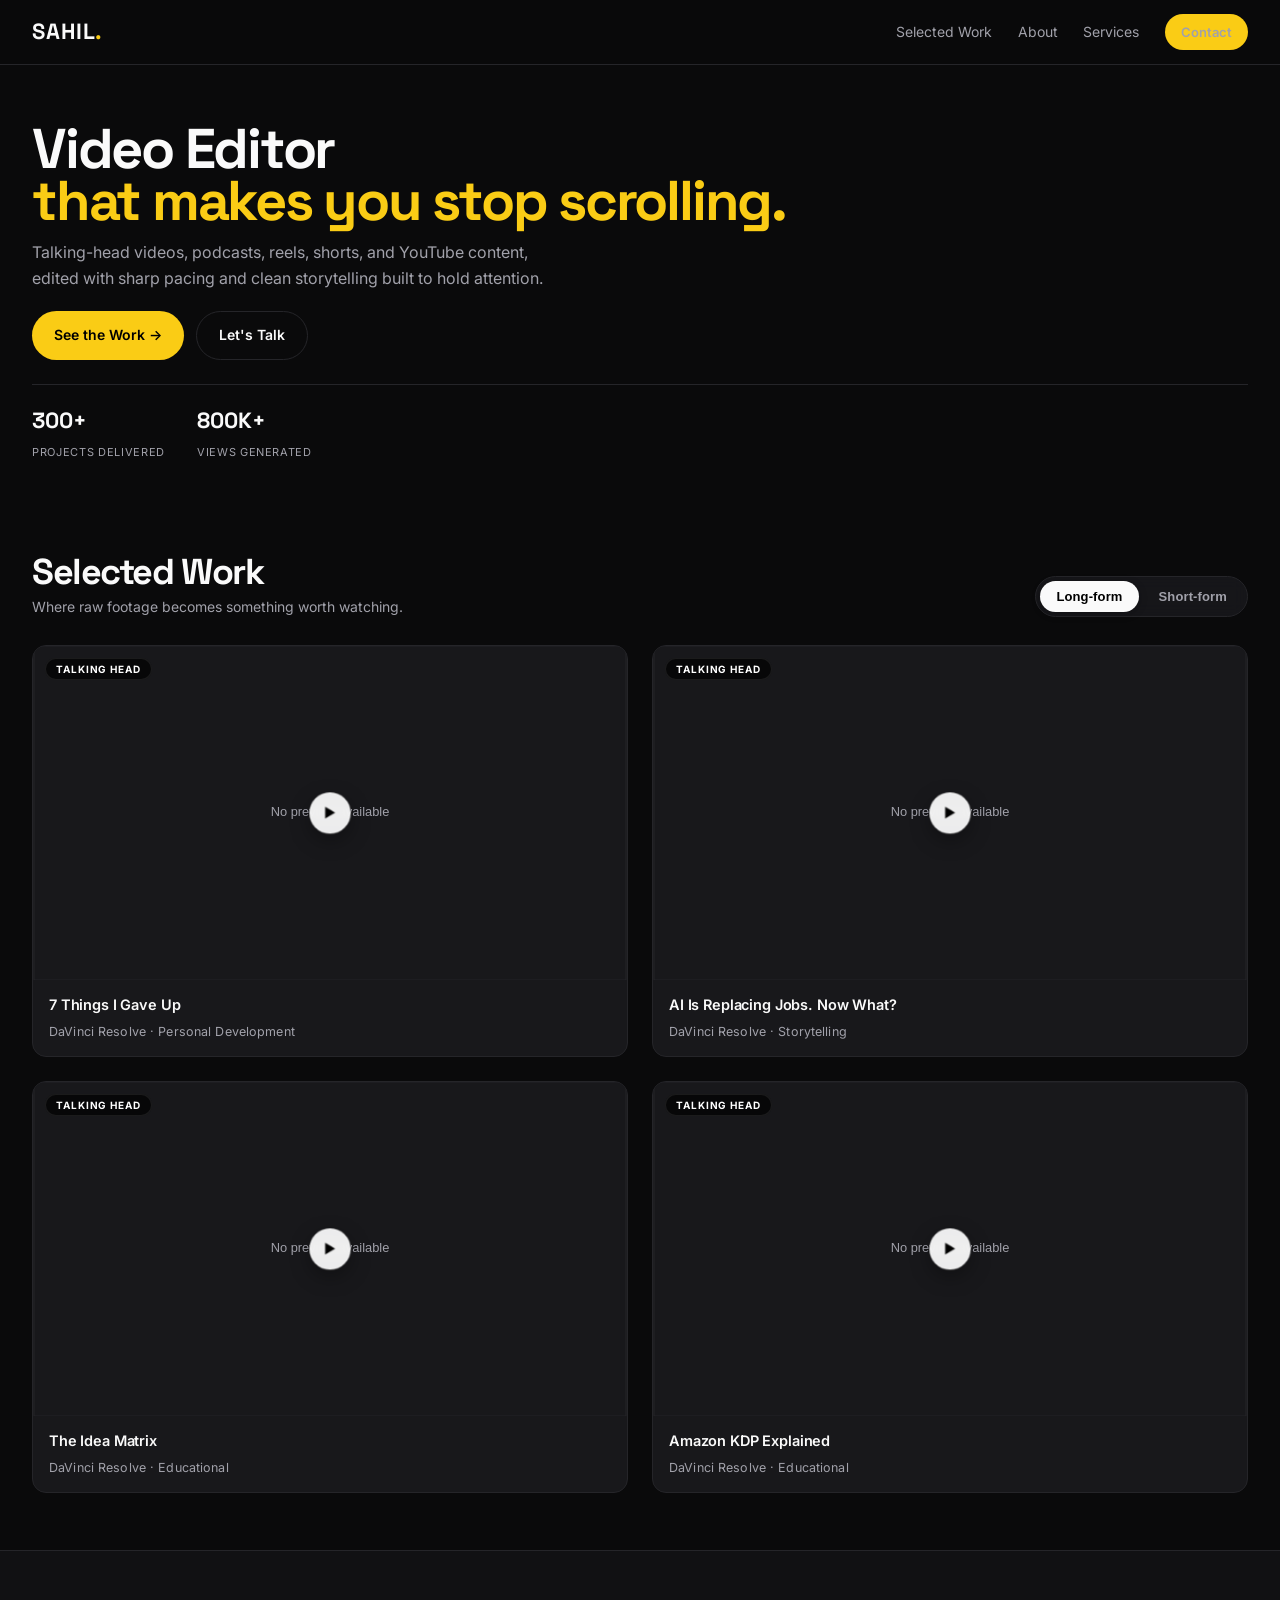
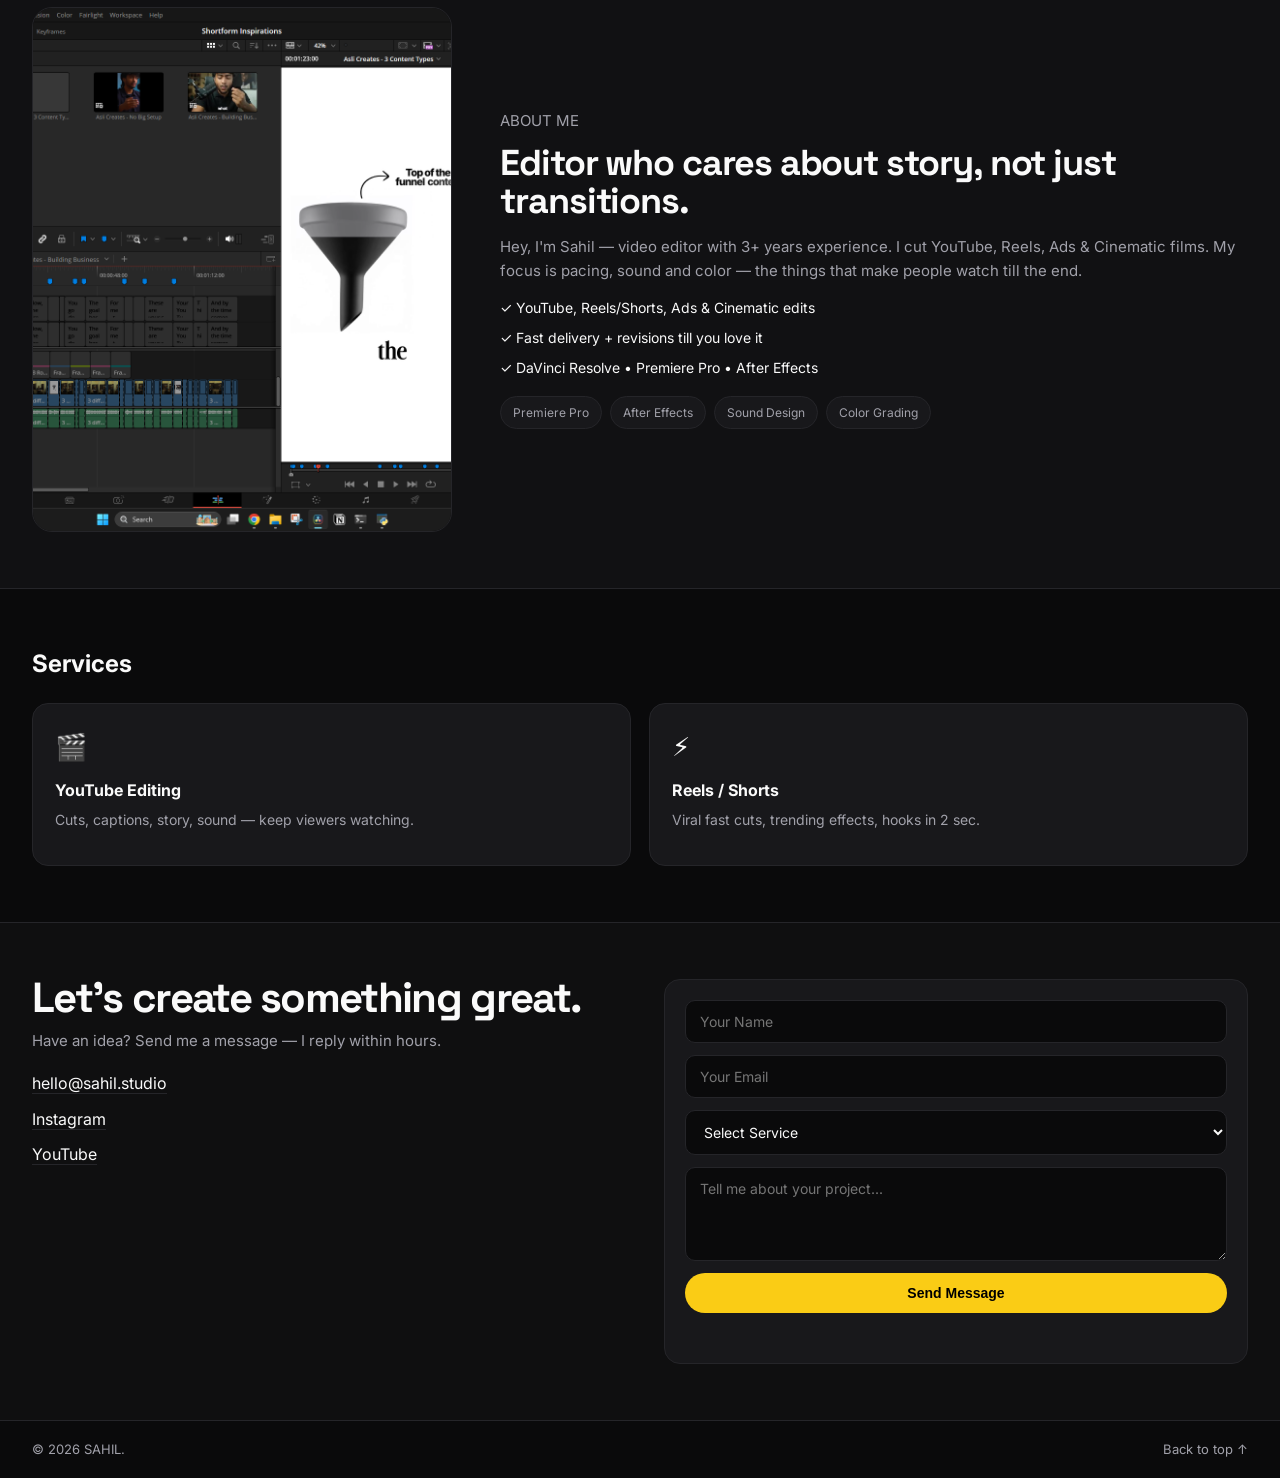
==== index.html @ 70150f9e "Initial portfolio release" ====
<!DOCTYPE html>
<html lang="en">
<head>
  <meta charset="UTF-8" />
  <meta name="viewport" content="width=device-width, initial-scale=1.0" />
  <title id="pageTitle">Sahil — Portfolio</title>
  <meta name="description" content="Portfolio showcasing video, photo and creative work">
  <link href="https://fonts.googleapis.com/css2?family=Inter:wght@400;500;600;700&family=Space+Grotesk:wght@500;700&display=swap" rel="stylesheet">
  <link rel="stylesheet" href="style.css" />
</head>
<body>
  <!-- Content managed via Portfolio Editor → config.js (do not edit this file manually) -->
  <div id="fileWarn" style="display:none;background:#facc15;color:#000;text-align:center;padding:10px 16px;font-size:13px;font-weight:600;position:sticky;top:0;z-index:60">
    ⚠️ Opened via file:// — YouTube embeds need HTTP. Double-click <code style="background:rgba(0,0,0,0.1);padding:2px 6px;border-radius:4px">Preview.bat</code> or run <code style="background:rgba(0,0,0,0.1);padding:2px 6px;border-radius:4px">python -m http.server 8000</code> and open <a href="http://localhost:8000" style="text-decoration:underline">http://localhost:8000</a>
  </div>
  <nav class="nav">
    <div class="container nav-inner">
      <a href="#" class="logo" id="logo">SAHIL<span>.</span></a>
      <div class="nav-links">
        <a href="#work">Work</a>
        <a href="#about">About</a>
        <a href="#services">Services</a>
        <a href="#contact" class="btn btn-sm">Contact</a>
      </div>
      <button class="menu-btn" id="menuBtn" aria-label="Menu">☰</button>
    </div>
    <div class="mobile-menu" id="mobileMenu">
      <a href="#work">Work</a>
      <a href="#about">About</a>
      <a href="#services">Services</a>
      <a href="#contact">Contact</a>
    </div>
  </nav>

  <header class="hero container" id="hero" data-section="hero">
    <div class="hero-text">
      <p class="eyebrow" id="heroTagline">VIDEO EDITOR • PHOTOGRAPHER • CREATOR</p>
      <h1 id="heroTitle">Crafting stories<br><span>through visuals.</span></h1>
      <p class="hero-desc" id="heroDesc">I help brands turn raw footage into cinematic content.</p>
      <div class="hero-cta">
        <a href="#work" class="btn">View My Work →</a>
        <a href="#contact" class="btn btn-ghost">Let's Talk</a>
      </div>
      <div class="stats" id="stats"></div>
    </div>
    <div class="hero-media">
      <div class="hero-card" id="heroCard">
        <img id="heroThumb" src="https://images.unsplash.com/photo-1492691527719-9d1e07e534b4?w=800&q=80" alt="Showreel" />
        <button class="play-btn" id="playShowreel" aria-label="Play showreel">▶</button>
        <div class="hero-card-label"><span id="showreelLabel">● Showreel — Click to play</span></div>
      </div>
    </div>
  </header>

  <div id="sectionsRoot">
  <section id="work" class="section container" data-section="work">
    <div class="section-head">
      <div class="section-head-left">
        <h2>Selected Work</h2>
        <p id="workSubtitle">Explore my latest editing projects</p>
      </div>
      <div class="work-tabs" role="tablist" aria-label="Video format">
        <button class="tab-btn active" data-tab="long" role="tab" aria-selected="true">Long-form</button>
        <button class="tab-btn" data-tab="short" role="tab" aria-selected="false">Short-form</button>
      </div>
    </div>
    <div class="grid grid-long" id="projectGridLong"></div>
    <div class="grid grid-short" id="projectGridShort" style="display:none"></div>
  </section>

  <section id="about" class="section section-alt" data-section="about">
    <div class="container about-grid">
      <div class="about-img"><img id="aboutImg" src="" alt="About photo"></div>
      <div class="about-text">
        <p class="eyebrow">ABOUT ME</p>
        <h2 id="aboutTitle"></h2>
        <p id="aboutText"></p>
        <ul class="checklist" id="aboutList"></ul>
        <div class="tools" id="aboutTools"></div>
      </div>
    </div>
  </section>

  <section id="services" class="section container" data-section="services">
    <h2 id="servicesTitle">Services</h2>
    <div class="services-grid" id="servicesGrid"></div>
  </section>

  <section id="contact" class="section section-dark" data-section="contact">
    <div class="container contact-grid">
      <div>
        <h2>Let's create<br>something great.</h2>
        <p>Have an idea? Send me a message — I reply within hours.</p>
        <div class="contact-links" id="contactLinks"></div>
      </div>
      <form class="contact-form" id="contactForm">
        <input type="text" name="name" placeholder="Your Name" required>
        <input type="email" name="email" placeholder="Your Email" required>
        <select name="service" required>
          <option value="">Select Service</option>
        </select>
        <textarea name="message" rows="4" placeholder="Tell me about your project..." required></textarea>
        <button type="submit" class="btn btn-full">Send Message</button>
        <p class="form-note" id="formNote"></p>
      </form>
    </div>
  </section>
  </div>
  <!-- Dynamic custom sections will be injected here -->
  <div id="customSectionsRoot"></div>

  <footer class="footer">
    <div class="container footer-inner">
      <span id="footerText">© 2026 Sahil. Built with ♥ — Edit config.js to change everything.</span>
      <span><a href="#">Back to top ↑</a></span>
    </div>
  </footer>

  <div class="lightbox" id="lightbox">
    <div class="lightbox-content" id="lightboxContent"></div>
  </div>

  <script>document.write('<script src="config.js?v=' + Date.now() + '"><\/script>');</script>
  <script src="script.js"></script>
  <script>
  // Thumbnail fix: ensure manual thumbnail overrides automatic, and automatic uses current youtubeId
  (function(){
    const origRender = window.renderSite;
    if(!origRender) return;
    // Override getYouTubeThumb to ensure correct
    // Patch render to correctly handle thumbnails
    const originalRenderSite = window.renderSite;
    window.renderSite = function(){
      // Call original
      const result = originalRenderSite.apply(this, arguments);
      // After render, verify thumbnails: ensure each card's img src matches expected
      // This is a passive fix - the main fix is in the resolver logic in script.js which already does manual || YouTube
      // Add cache-busting for thumbnails that changed
      document.querySelectorAll('.card img').forEach(img=>{
        const yid = img.dataset.yid;
        const custom = img.dataset.custom;
        // If manual thumbnail exists, ensure src is custom (not YouTube) unless custom failed
        if(custom && img.src.includes('img.youtube.com') && !img.dataset.tried){
          // If custom should be used but YouTube is shown, it means custom was empty at render time - force reload
          // This handles stale CONTENT case
          const projId = img.closest('.card')?.dataset.youtubeId;
          // Find project
          const proj = window.CONTENT && window.CONTENT.projects.find(p=> (p.youtubeId===yid) || (p.thumbnail===custom));
          if(proj && proj.thumbnail && proj.thumbnail===custom){
            img.src = custom;
          }
        }
      });
      return result;
    };
  })();
  </script>
</body>
</html>
---- style.css ----
:root{
  --bg:#0a0a0b;
  --bg-alt:#111113;
  --bg-dark:#0f0f10;
  --card:#18181b;
  --border:#252529;
  --text:#fafafa;
  --muted:#a1a1aa;
  --accent:#facc15;
  --accent-2:#eab308;
  --radius:16px;
  --container-max:1400px;
  --page-padding:clamp(16px, 3vw, 32px);
  --section-gap:clamp(28px, 5vw, 56px);
  --grid-gap:clamp(12px, 1.8vw, 18px);
}
*{margin:0;padding:0;box-sizing:border-box}
* {min-width:0}
html{scroll-behavior:smooth;scroll-padding-top:72px;overflow-x:hidden}
@media (prefers-reduced-motion: reduce){
  html{scroll-behavior:auto}
  *, *::before, *::after{transition:none !important;animation:none !important}
}
body{
  font-family:'Inter',system-ui,sans-serif;
  background:var(--bg);
  color:var(--text);
  line-height:1.6;
  -webkit-font-smoothing:antialiased;
  overflow-x:hidden;
  max-width:100vw;
}
a{color:inherit;text-decoration:none}
img{display:block;max-width:100%;height:auto}
.container{
  width:min(100%, var(--container-max));
  margin-inline:auto;
  padding-inline:var(--page-padding);
}

/* NAV */
.nav{position:sticky;top:0;z-index:50;background:rgba(10,10,11,.85);backdrop-filter:blur(12px);border-bottom:1px solid var(--border)}
.nav-inner{display:flex;align-items:center;justify-content:space-between;height:64px;gap:16px}
.logo{font-family:'Space Grotesk',sans-serif;font-weight:700;font-size:22px;letter-spacing:.04em;flex-shrink:0}
.logo span{color:var(--accent)}
.nav-links{display:flex;align-items:center;gap:clamp(14px, 2vw, 28px);font-size:14px;flex-wrap:wrap}
.nav-links a{color:var(--muted);transition:.2s;white-space:nowrap}
.nav-links a:hover{color:var(--text)}
.menu-btn{display:none;background:none;border:none;color:var(--text);font-size:22px;cursor:pointer;padding:6px;line-height:1}
.mobile-menu{display:none;flex-direction:column;padding:12px var(--page-padding) 16px;gap:12px;border-top:1px solid var(--border);background:rgba(10,10,11,.98)}
.mobile-menu.open{display:flex}
.mobile-menu a{color:var(--muted);font-size:15px;padding:6px 0}

/* BUTTONS */
.btn{display:inline-flex;align-items:center;justify-content:center;background:var(--accent);color:#000;font-weight:600;padding:12px 22px;border-radius:999px;font-size:14px;border:none;cursor:pointer;transition:transform .18s, background .18s;white-space:nowrap;max-width:100%}
.btn:hover{background:var(--accent-2);transform:translateY(-1px)}
.btn:active{transform:translateY(0)}
.btn-ghost{background:transparent;color:var(--text);border:1px solid var(--border)}
.btn-ghost:hover{background:var(--card);color:var(--text)}
.btn-sm{padding:8px 16px;font-size:13px}
.btn-full{width:100%}

/* HERO — uses container via header.hero + inner gap */
.hero{
  display:grid;
  grid-template-columns:1.1fr .9fr;
  gap:clamp(24px, 4vw, 48px);
  padding-top:clamp(24px, 4vw, 44px);
  padding-bottom:clamp(20px, 3vw, 36px);
  align-items:center;
}
.hero h1{font-family:'Space Grotesk',sans-serif;font-size:clamp(30px, 5vw, 56px);line-height:.92;letter-spacing:-.04em;margin:14px 0;overflow-wrap:break-word}
.hero h1 span{color:var(--accent)}
.hero-desc{color:var(--muted);max-width:520px;margin-bottom:20px;font-size:clamp(14px, 1.6vw, 16px);line-height:1.6;overflow-wrap:break-word}
.hero-cta{display:flex;gap:12px;margin-bottom:24px;flex-wrap:wrap}
.hero-cta .btn{flex:0 1 auto}
.stats{display:flex;gap:clamp(16px, 3vw, 32px);border-top:1px solid var(--border);padding-top:18px;flex-wrap:wrap}
.stats strong{display:block;font-size:clamp(18px, 2.5vw, 22px);font-family:'Space Grotesk',sans-serif}
.stats span{font-size:11px;color:var(--muted);letter-spacing:.06em;text-transform:uppercase}
.hero-card{position:relative;border-radius:20px;overflow:hidden;background:var(--card);border:1px solid var(--border);aspect-ratio:16/10;cursor:pointer;transition:border-color .2s;min-width:0}
.hero-card:hover{border-color:#2e2e32}
.hero-card img{width:100%;height:100%;object-fit:cover;display:block}
.play-btn{position:absolute;inset:0;margin:auto;width:clamp(48px, 8vw, 64px);height:clamp(48px, 8vw, 64px);border-radius:50%;background:var(--accent);border:none;font-size:clamp(16px, 2.5vw, 22px);cursor:pointer;display:grid;place-items:center;box-shadow:0 8px 30px rgba(0,0,0,.4);transition:transform .2s, background .2s;flex-shrink:0}
.play-btn:hover{transform:scale(1.06);background:var(--accent-2)}
.hero-card-label{position:absolute;bottom:12px;left:12px;right:auto;display:inline-flex;align-items:center;width:fit-content;max-width:calc(100% - 24px);background:rgba(0,0,0,.72);backdrop-filter:blur(6px);padding:6px 12px;border-radius:999px;font-size:12px;font-weight:500;white-space:nowrap;overflow:hidden;text-overflow:ellipsis;border:1px solid rgba(255,255,255,0.08)}
.hero-card-label span{overflow:hidden;text-overflow:ellipsis;white-space:nowrap;display:block;min-width:0}

/* SECTIONS — all use .container inside for consistent padding */
.section{padding-block:var(--section-gap)}
.section-alt{background:var(--bg-alt);border-top:1px solid var(--border);border-bottom:1px solid var(--border)}
.section-dark{background:var(--bg-dark);border-top:1px solid var(--border)}

/* WORK — Selected Work header: balanced left heading / right filter */
.section-head{display:flex;align-items:flex-end;justify-content:space-between;flex-wrap:wrap;gap:16px 24px;margin-bottom:28px}
.section-head-left{display:flex;flex-direction:column;gap:6px;min-width:0}
.section-head h2{font-family:'Space Grotesk',sans-serif;font-size:clamp(28px,3.8vw,36px);letter-spacing:-.04em;line-height:.95;overflow-wrap:break-word}
.section-head p{color:var(--muted);font-size:14px;line-height:1.5;max-width:520px;margin:0}
.work-tabs{display:inline-flex;align-items:center;gap:4px;background:rgba(24,24,27,.9);border:1px solid var(--border);padding:4px;border-radius:999px;flex-wrap:wrap;max-width:100%;backdrop-filter:blur(8px)}
.tab-btn{padding:9px 16px;border-radius:999px;border:none;background:transparent;color:var(--muted);font-size:13px;font-weight:600;letter-spacing:.01em;cursor:pointer;transition:background 220ms cubic-bezier(0.16,1,0.3,1), color 220ms, transform 220ms;white-space:nowrap;flex:0 0 auto;line-height:1}
.tab-btn.active{background:var(--text);color:#000;box-shadow:0 2px 10px rgba(0,0,0,.2)}
.tab-btn:hover:not(.active){color:var(--text);background:rgba(255,255,255,.06)}
.tab-btn:active{transform:scale(.98)}

/* GRID — refined rhythm: 2-col desktop for editorial breathing room */
.grid{display:grid;gap:20px;align-items:start;width:100%}
.grid-long{grid-template-columns:repeat(1, minmax(0,1fr))}
.grid-short{grid-template-columns:repeat(2, minmax(0,1fr));gap:14px}
@media(min-width:640px){
  .grid-long{grid-template-columns:repeat(2, minmax(0,1fr))}
  .grid-short{grid-template-columns:repeat(3, minmax(0,1fr))}
}
@media(min-width:1024px){
  .grid-long{grid-template-columns:repeat(2, minmax(0,1fr));gap:24px}
  .grid-short{grid-template-columns:repeat(4, minmax(0,1fr));gap:16px}
}
@media(min-width:1440px){
  .grid-long{gap:28px}
}
.grid-long .card-media{aspect-ratio:16/9}
.grid-short .card-media{aspect-ratio:9/16}
.grid-short .card-body{padding:12px;gap:6px}
.grid-short .card-body h3{font-size:13px;line-height:1.3;min-height:unset;-webkit-line-clamp:2}
.grid-short .card-body p{font-size:11px}
.card-media{position:relative;overflow:hidden;background:#000;flex-shrink:0;aspect-ratio:16/9}
.preview-iframe{position:absolute;inset:0;width:100%;height:100%;border:none;display:block;background:#000;opacity:0;pointer-events:none;transition:opacity 220ms}
.card-media.preview-active .preview-iframe{opacity:1;pointer-events:auto}
.card-media.preview-active img{opacity:0}
@media (prefers-reduced-motion: reduce){
  .preview-iframe{transition:none}
}
/* CARD — lean, premium, strict thumbnail */
.card{background:var(--card);border:1px solid var(--border);border-radius:14px;overflow:hidden;cursor:pointer;transition:transform 220ms cubic-bezier(0.16,1,0.3,1), border-color 220ms, box-shadow 220ms;display:flex;flex-direction:column;min-width:0;width:100%;will-change:transform}
.card:hover{transform:translateY(-4px);border-color:#2e2e32;box-shadow:0 16px 40px rgba(0,0,0,.32)}
.card:focus-visible{outline:2px solid var(--accent);outline-offset:2px}
.card-media img{width:100%;height:100%;object-fit:cover;aspect-ratio:16/9;transition:transform 380ms cubic-bezier(0.16,1,0.3,1), opacity 200ms;display:block;background:#0f0f10}
.card:hover .card-media img{transform:scale(1.03)}
.card:active{transform:translateY(-1px)}
/* CATEGORY BADGE — single system */
.badge{position:absolute;top:12px;left:12px;display:inline-flex;align-items:center;height:22px;padding:0 10px;background:rgba(0,0,0,.68);backdrop-filter:blur(8px);-webkit-backdrop-filter:blur(8px);border-radius:999px;font-size:10px;letter-spacing:.09em;text-transform:uppercase;font-weight:700;line-height:1;max-width:68%;white-space:nowrap;overflow:hidden;text-overflow:ellipsis;border:1px solid rgba(255,255,255,.08);color:#fff}
/* PLAY BUTTON — premium minimal, perfectly centered */
.play-badge{position:absolute;inset:0;margin:auto;width:48px;height:48px;background:rgba(255,255,255,.92);color:#000;border-radius:50%;display:grid;place-items:center;font-size:15px;opacity:0;transform:scale(.86);transition:opacity 200ms, transform 220ms cubic-bezier(0.16,1,0.3,1);pointer-events:none;box-shadow:0 8px 24px rgba(0,0,0,.35);backdrop-filter:blur(6px);-webkit-backdrop-filter:blur(6px);border:1px solid rgba(255,255,255,.9)}
.card:hover .play-badge{transform:scale(1)}
.card[data-youtube-id] .play-badge,.card[data-youtube-url] .play-badge{opacity:1}
.card[data-youtube-id]:hover .play-badge,.card[data-youtube-url]:hover .play-badge{transform:scale(1.08);background:#fff}
/* CARD BODY — compact, intentional, unified */
.card-body{padding:16px;flex:0 0 auto;display:flex;flex-direction:column;gap:8px;min-width:0}
.card-body h3{font-size:14.5px;font-weight:600;line-height:1.3;margin:0;display:-webkit-box;-webkit-line-clamp:2;-webkit-box-orient:vertical;overflow:hidden;min-height:unset;overflow-wrap:break-word;letter-spacing:-.01em}
.card-body p{font-size:12.5px;color:var(--muted);white-space:nowrap;overflow:hidden;text-overflow:ellipsis;line-height:1.4;letter-spacing:.01em;margin:0}

/* ABOUT */
.about-grid{display:grid;grid-template-columns:minmax(300px, 420px) 1fr;gap:clamp(24px, 4vw, 48px);align-items:center}
.about-img{border-radius:20px;overflow:hidden;border:1px solid var(--border);aspect-ratio:4/5;background:#000;min-width:0}
.about-img img{width:100%;height:100%;object-fit:cover;display:block}
.about-text h2{font-family:'Space Grotesk',sans-serif;font-size:clamp(26px, 3.5vw, 36px);line-height:1.05;letter-spacing:-.03em;margin:12px 0 14px;overflow-wrap:break-word}
.about-text p{color:var(--muted);margin-bottom:12px;font-size:15px;overflow-wrap:break-word}
.checklist{list-style:none;display:flex;flex-direction:column;gap:8px;margin:14px 0;font-size:14px}
.checklist li{color:var(--text);overflow-wrap:break-word}
.tools{display:flex;flex-wrap:wrap;gap:8px;margin-top:16px}
.tools span{background:var(--card);border:1px solid var(--border);padding:6px 12px;border-radius:999px;font-size:12px;color:var(--muted);white-space:nowrap}

/* SERVICES */
.services-grid{display:grid;grid-template-columns:repeat(auto-fit, minmax(min(100%, 300px), 1fr));gap:var(--grid-gap);margin-top:20px}
.service-card{background:var(--card);border:1px solid var(--border);border-radius:var(--radius);padding:clamp(18px, 2.5vw, 22px);display:flex;flex-direction:column;transition:border-color .2s, transform .2s;min-width:0}
.service-card:hover{border-color:#2e2e32;transform:translateY(-2px)}
.service-card .icon{font-size:26px;margin-bottom:10px}
.service-card h3{font-size:16px;margin-bottom:6px;overflow-wrap:break-word}
.service-card p{color:var(--muted);font-size:14px;margin-bottom:12px;flex:1;overflow-wrap:break-word}
.price{font-size:13px;font-weight:600;color:var(--accent)}

/* CONTACT */
.contact-grid{display:grid;grid-template-columns:1fr 1fr;gap:clamp(24px, 4vw, 48px);align-items:start}
.contact-grid h2{font-family:'Space Grotesk',sans-serif;font-size:clamp(28px, 4vw, 42px);line-height:.9;letter-spacing:-.04em;margin-bottom:12px;overflow-wrap:break-word}
.contact-grid p{color:var(--muted);font-size:15px;overflow-wrap:break-word}
.contact-links{margin-top:18px;display:flex;flex-direction:column;gap:10px}
.contact-links a{color:var(--text);text-decoration:underline;text-underline-offset:4px;text-decoration-color:var(--border);word-break:break-all;overflow-wrap:break-word}
.contact-form{background:var(--card);border:1px solid var(--border);border-radius:var(--radius);padding:clamp(16px, 2.5vw, 20px);display:flex;flex-direction:column;gap:12px;min-width:0;width:100%}
.contact-form input,.contact-form select,.contact-form textarea{background:var(--bg);border:1px solid var(--border);color:var(--text);padding:12px 14px;border-radius:10px;font-family:inherit;font-size:14px;outline:none;width:100%;max-width:100%;min-width:0}
.contact-form input:focus,.contact-form select:focus,.contact-form textarea:focus{border-color:var(--accent)}
.form-note{font-size:13px;color:var(--accent);min-height:18px;word-break:break-word}

/* FOOTER */
.footer{border-top:1px solid var(--border);padding:18px 0;color:var(--muted);font-size:13px}
.footer-inner{display:flex;justify-content:space-between;gap:12px;flex-wrap:wrap;align-items:center}
.footer-inner span{overflow-wrap:break-word}

/* LIGHTBOX — cinematic, responsive, no overflow */
.lightbox{position:fixed;inset:0;background:rgba(0,0,0,.88);backdrop-filter:blur(12px);display:none;align-items:center;justify-content:center;z-index:100;padding:var(--page-padding);opacity:0;transition:opacity 200ms ease}
.lightbox.open{display:flex;opacity:1;animation:lightboxFade 220ms ease}
@keyframes lightboxFade{from{opacity:0}to{opacity:1}}
.lightbox-content{width:min(960px, calc(100vw - 2*var(--page-padding)));aspect-ratio:16/9;background:#000;border-radius:16px;overflow:hidden;position:relative;display:flex;align-items:center;justify-content:center;max-height:min(85vh, 720px);max-width:100%;transform:scale(0.96);opacity:0;transition:transform 280ms cubic-bezier(0.16,1,0.3,1), opacity 220ms ease;box-shadow:0 24px 64px rgba(0,0,0,0.6), 0 0 0 1px rgba(255,255,255,0.06)}
.lightbox.open .lightbox-content{transform:scale(1);opacity:1}
.lightbox-content.short{aspect-ratio:9/16;max-width:min(380px, calc(100vw - 2*var(--page-padding)));width:min(380px, 90vw);max-height:85vh}
.lightbox-content.short iframe,.lightbox-content.short img{object-fit:cover}
.lightbox-content iframe,.lightbox-content img{width:100%;height:100%;border:none;object-fit:contain;display:block}
.lightbox-close{position:absolute;top:12px;right:12px;width:40px;height:40px;border-radius:50%;background:rgba(255,255,255,.12);border:1px solid rgba(255,255,255,.2);color:#fff;font-size:18px;cursor:pointer;z-index:2;display:grid;place-items:center;flex-shrink:0;transition:background 150ms, transform 150ms}
.lightbox-close:hover{background:rgba(255,255,255,.2);transform:scale(1.05)}
.lightbox-close:active{transform:scale(0.95)}

/* RESPONSIVE — minimal, fluid-first */
@media(max-width:1024px){
  .about-grid{grid-template-columns:360px 1fr;gap:32px}
}
@media(max-width:900px){
  .hero-card-label{font-size:11px;padding:5px 10px}
}
@media(max-width:768px){
  .hero{grid-template-columns:1fr;gap:24px;padding-top:20px;padding-bottom:20px}
  .hero-text{order:1}
  .hero-media{order:2}
  .hero h1{font-size:clamp(30px, 8vw, 38px)}
  .stats{gap:20px}
  .about-grid{grid-template-columns:1fr;gap:24px}
  .about-img{aspect-ratio:16/10;max-height:380px}
  .contact-grid{grid-template-columns:1fr}
  .services-grid{grid-template-columns:1fr}
}
@media(max-width:640px){
  .nav-links{display:none}
  .menu-btn{display:block}
  .hero-cta{flex-direction:column;align-items:stretch}
  .hero-cta .btn{width:100%;justify-content:center}
}
@media(max-width:480px){
  .hero h1{font-size:28px}
  .hero-desc{font-size:14px}
  .stats{flex-direction:column;gap:12px}
  .stats div{display:flex;gap:10px;align-items:center}
  .stats strong{font-size:18px}
  .card-body h3{font-size:14px;min-height:auto}
  .contact-grid h2{font-size:28px}
  .lightbox{padding:12px}
  .lightbox-close{top:8px;right:8px;width:36px;height:36px;font-size:16px}
  .tab-btn{padding:8px 14px;font-size:12px}
  .section-head{flex-direction:column;align-items:flex-start}
}

/* Reduced motion — respect user preference */
@media (prefers-reduced-motion: reduce){
  .lightbox, .lightbox-content, .card, .card-media img, .play-badge, .btn{transition:none !important;animation:none !important}
}
@media (prefers-reduced-motion: no-preference){
  .card{animation:fadeIn .4s ease-out}
  @keyframes fadeIn{from{opacity:0;transform:translateY(8px)}to{opacity:1;transform:translateY(0)}}
}
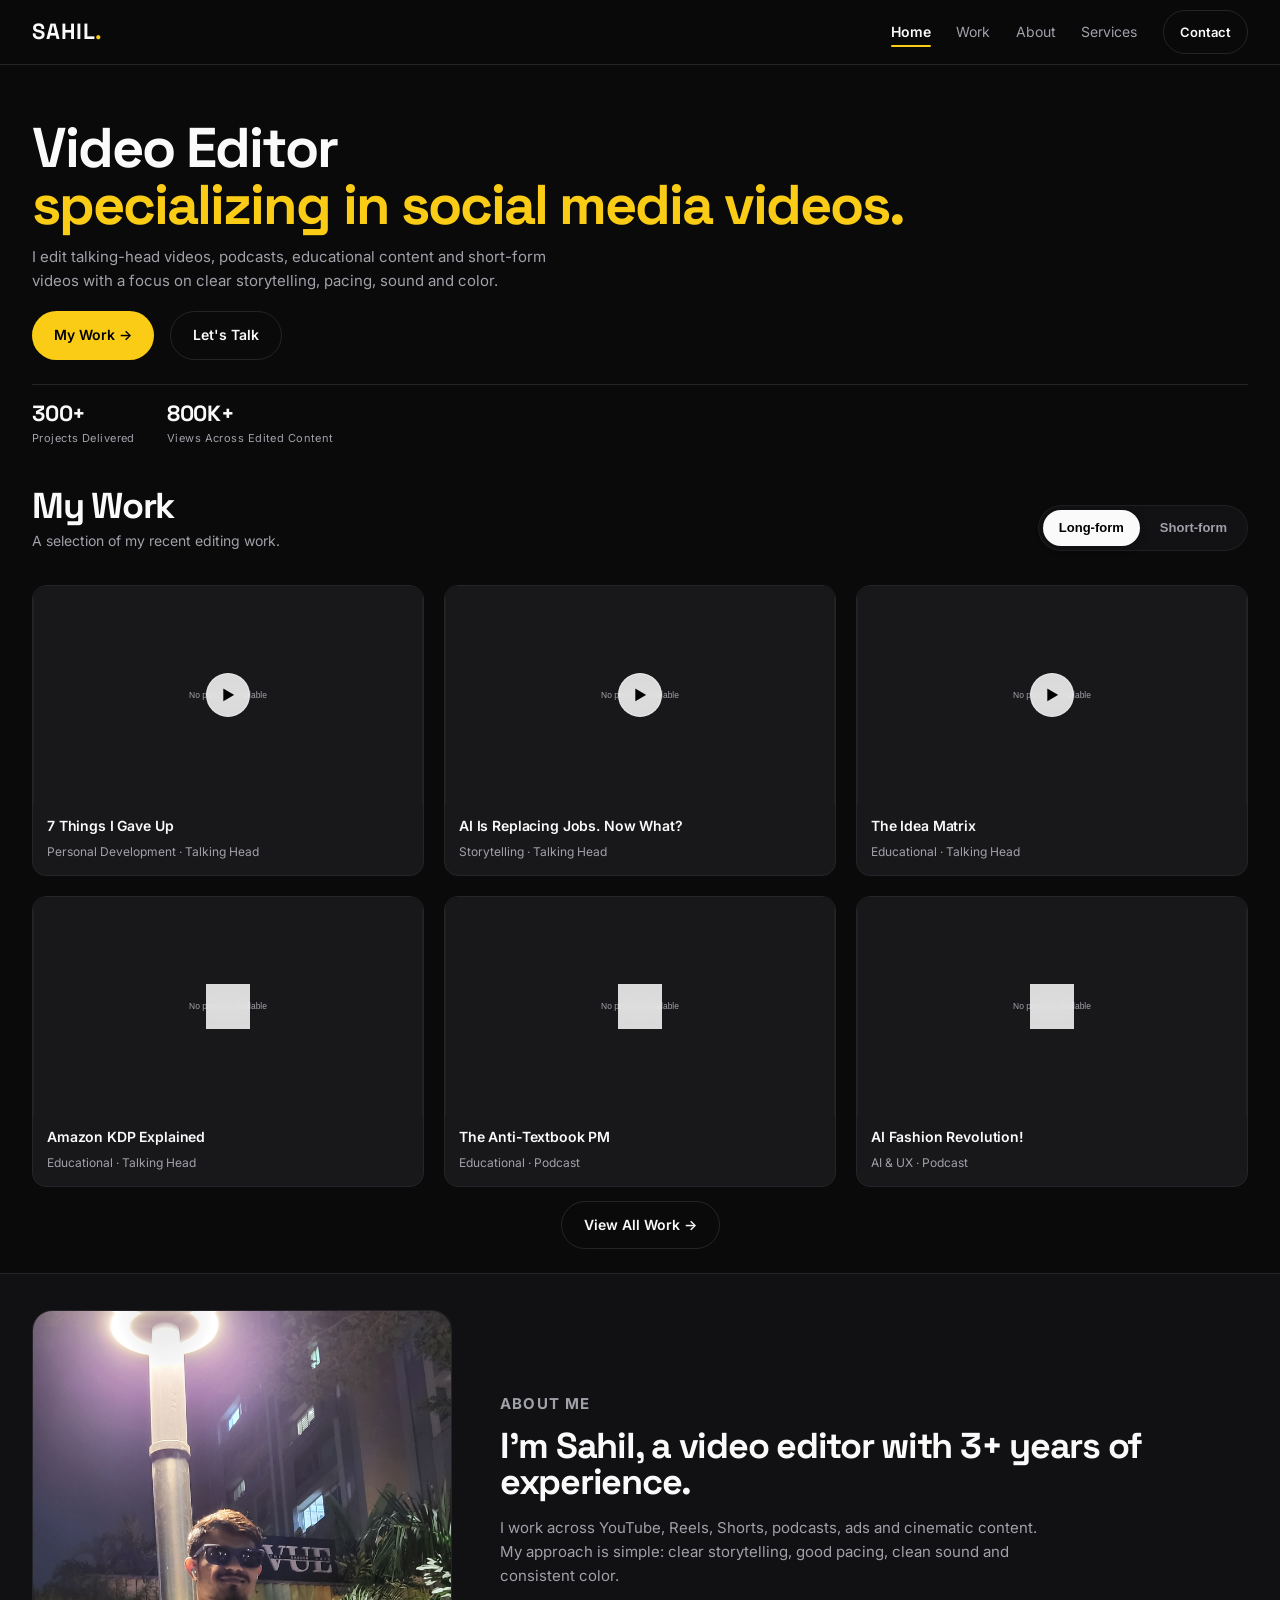
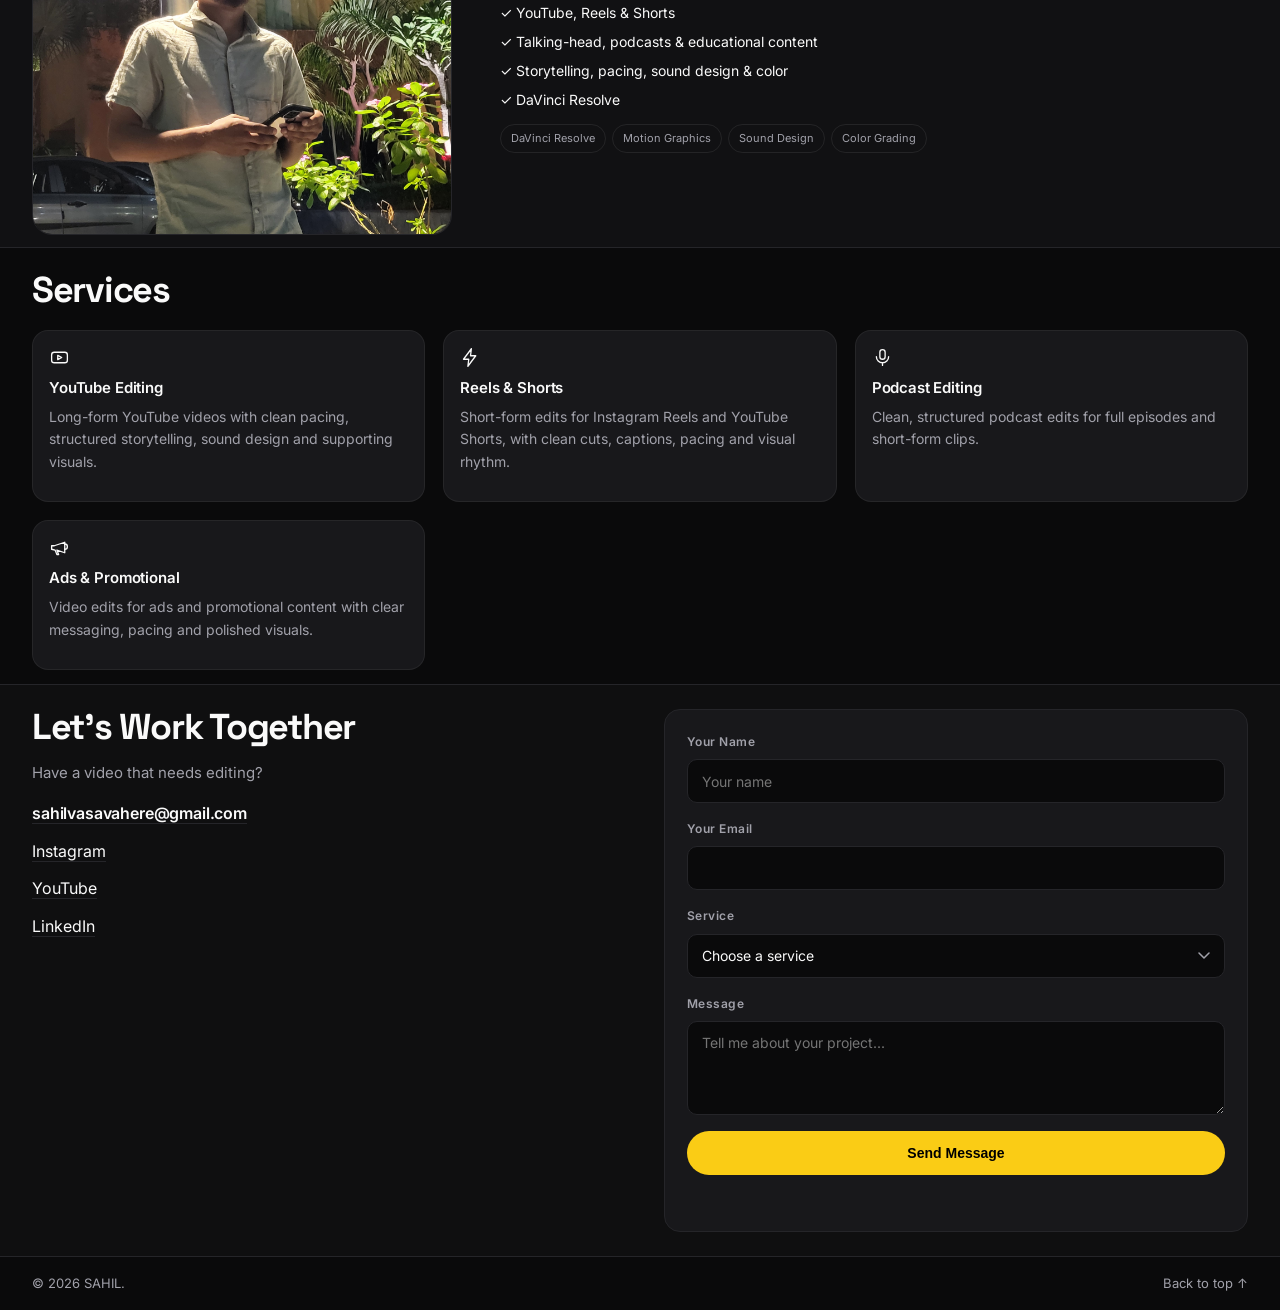
==== commit b879dabd: "Release portfolio V2" ====
--- a/index.html
+++ b/index.html
@@ -7,6 +7,15 @@
   <meta name="description" content="Portfolio showcasing video, photo and creative work">
   <link href="https://fonts.googleapis.com/css2?family=Inter:wght@400;500;600;700&family=Space+Grotesk:wght@500;700&display=swap" rel="stylesheet">
   <link rel="stylesheet" href="style.css" />
+  <!-- MOTION UPDATE v1 — DELETE THIS BLOCK TO REVERT (rollback-safe, optional).
+       Removal: delete this block + the motion.js block before </body> + delete
+       motion.css + motion.js. No other file was touched (style.css/script.js/
+       config.js untouched). Disable without delete: <html data-motion="off">.
+       Backup: _backups/motion-update-v1-2026-09-11-16-15-39/index.html -->
+  <link rel="stylesheet" href="motion.css" />
+  <script>try{document.documentElement.classList.add('motion-enabled')}catch(e){}</script>
+  <!-- /MOTION UPDATE v1 -->
+  <link rel="icon" href="data:image/svg+xml,%3Csvg xmlns='http://www.w3.org/2000/svg' viewBox='0 0 32 32'%3E%3Crect width='32' height='32' rx='8' fill='%23facc15'/%3E%3Ctext x='16' y='22' text-anchor='middle' font-family='sans-serif' font-weight='700' font-size='18' fill='%23000'%3ES%3C/text%3E%3C/svg%3E" />
 </head>
 <body>
   <!-- Content managed via Portfolio Editor → config.js (do not edit this file manually) -->
@@ -15,17 +24,19 @@
   </div>
   <nav class="nav">
     <div class="container nav-inner">
-      <a href="#" class="logo" id="logo">SAHIL<span>.</span></a>
+      <a href="#hero" class="logo" id="logo">SAHIL<span>.</span></a>
       <div class="nav-links">
-        <a href="#work">Work</a>
+        <a href="index.html" class="active" aria-current="page">Home</a>
+        <a href="work.html">Work</a>
         <a href="#about">About</a>
         <a href="#services">Services</a>
-        <a href="#contact" class="btn btn-sm">Contact</a>
+        <a href="#contact" class="btn btn-sm btn-ghost btn-header-contact">Contact</a>
       </div>
       <button class="menu-btn" id="menuBtn" aria-label="Menu">☰</button>
     </div>
     <div class="mobile-menu" id="mobileMenu">
-      <a href="#work">Work</a>
+      <a href="index.html" class="active" aria-current="page">Home</a>
+      <a href="work.html">Work</a>
       <a href="#about">About</a>
       <a href="#services">Services</a>
       <a href="#contact">Contact</a>
@@ -34,16 +45,16 @@
 
   <header class="hero container" id="hero" data-section="hero">
     <div class="hero-text">
-      <p class="eyebrow" id="heroTagline">VIDEO EDITOR • PHOTOGRAPHER • CREATOR</p>
+      <p class="eyebrow" id="heroTagline" hidden>VIDEO EDITOR • PHOTOGRAPHER • CREATOR</p>
       <h1 id="heroTitle">Crafting stories<br><span>through visuals.</span></h1>
       <p class="hero-desc" id="heroDesc">I help brands turn raw footage into cinematic content.</p>
       <div class="hero-cta">
-        <a href="#work" class="btn">View My Work →</a>
+        <a href="work.html" class="btn">View My Work →</a>
         <a href="#contact" class="btn btn-ghost">Let's Talk</a>
       </div>
       <div class="stats" id="stats"></div>
     </div>
-    <div class="hero-media">
+    <div class="hero-media" hidden aria-hidden="true">
       <div class="hero-card" id="heroCard">
         <img id="heroThumb" src="https://images.unsplash.com/photo-1492691527719-9d1e07e534b4?w=800&q=80" alt="Showreel" />
         <button class="play-btn" id="playShowreel" aria-label="Play showreel">▶</button>
@@ -60,17 +71,20 @@
         <p id="workSubtitle">Explore my latest editing projects</p>
       </div>
       <div class="work-tabs" role="tablist" aria-label="Video format">
-        <button class="tab-btn active" data-tab="long" role="tab" aria-selected="true">Long-form</button>
-        <button class="tab-btn" data-tab="short" role="tab" aria-selected="false">Short-form</button>
+        <button class="tab-btn active" data-tab="long" role="tab" aria-selected="true" aria-pressed="true">Long-form</button>
+        <button class="tab-btn" data-tab="short" role="tab" aria-selected="false" aria-pressed="false">Short-form</button>
       </div>
     </div>
     <div class="grid grid-long" id="projectGridLong"></div>
     <div class="grid grid-short" id="projectGridShort" style="display:none"></div>
+    <div style="text-align:center;margin-top:28px" id="viewAllWorkWrap">
+      <a href="work.html" class="btn btn-ghost" id="viewAllWork">View All Work →</a>
+    </div>
   </section>
 
   <section id="about" class="section section-alt" data-section="about">
     <div class="container about-grid">
-      <div class="about-img"><img id="aboutImg" src="" alt="About photo"></div>
+      <div class="about-img"><img id="aboutImg" alt="About photo" loading="lazy" decoding="async"></div>
       <div class="about-text">
         <p class="eyebrow">ABOUT ME</p>
         <h2 id="aboutTitle"></h2>
@@ -89,17 +103,17 @@
   <section id="contact" class="section section-dark" data-section="contact">
     <div class="container contact-grid">
       <div>
-        <h2>Let's create<br>something great.</h2>
-        <p>Have an idea? Send me a message — I reply within hours.</p>
+        <h2>Let's Work Together</h2>
+        <p>Have a video that needs editing?</p>
         <div class="contact-links" id="contactLinks"></div>
       </div>
       <form class="contact-form" id="contactForm">
-        <input type="text" name="name" placeholder="Your Name" required>
-        <input type="email" name="email" placeholder="Your Email" required>
-        <select name="service" required>
-          <option value="">Select Service</option>
+        <input type="text" name="name" placeholder="Your full name" aria-label="Your Name" required>
+        <input type="email" name="email" aria-label="Your Email" required>
+        <select name="service" aria-label="Service">
+          <option value="">Choose a service</option>
         </select>
-        <textarea name="message" rows="4" placeholder="Tell me about your project..." required></textarea>
+        <textarea name="message" rows="4" placeholder="Tell me about your project..." aria-label="Message"></textarea>
         <button type="submit" class="btn btn-full">Send Message</button>
         <p class="form-note" id="formNote"></p>
       </form>
@@ -111,49 +125,23 @@
 
   <footer class="footer">
     <div class="container footer-inner">
-      <span id="footerText">© 2026 Sahil. Built with ♥ — Edit config.js to change everything.</span>
-      <span><a href="#">Back to top ↑</a></span>
+      <span id="footerText">© 2026 SAHIL.</span>
+      <span><a href="#hero">Back to top ↑</a></span>
     </div>
   </footer>
 
-  <div class="lightbox" id="lightbox">
+  <div class="lightbox" id="lightbox" role="dialog" aria-modal="true" aria-label="Video player">
     <div class="lightbox-content" id="lightboxContent"></div>
   </div>
 
-  <script>document.write('<script src="config.js?v=' + Date.now() + '"><\/script>');</script>
-  <script src="script.js"></script>
-  <script>
-  // Thumbnail fix: ensure manual thumbnail overrides automatic, and automatic uses current youtubeId
-  (function(){
-    const origRender = window.renderSite;
-    if(!origRender) return;
-    // Override getYouTubeThumb to ensure correct
-    // Patch render to correctly handle thumbnails
-    const originalRenderSite = window.renderSite;
-    window.renderSite = function(){
-      // Call original
-      const result = originalRenderSite.apply(this, arguments);
-      // After render, verify thumbnails: ensure each card's img src matches expected
-      // This is a passive fix - the main fix is in the resolver logic in script.js which already does manual || YouTube
-      // Add cache-busting for thumbnails that changed
-      document.querySelectorAll('.card img').forEach(img=>{
-        const yid = img.dataset.yid;
-        const custom = img.dataset.custom;
-        // If manual thumbnail exists, ensure src is custom (not YouTube) unless custom failed
-        if(custom && img.src.includes('img.youtube.com') && !img.dataset.tried){
-          // If custom should be used but YouTube is shown, it means custom was empty at render time - force reload
-          // This handles stale CONTENT case
-          const projId = img.closest('.card')?.dataset.youtubeId;
-          // Find project
-          const proj = window.CONTENT && window.CONTENT.projects.find(p=> (p.youtubeId===yid) || (p.thumbnail===custom));
-          if(proj && proj.thumbnail && proj.thumbnail===custom){
-            img.src = custom;
-          }
-        }
-      });
-      return result;
-    };
-  })();
-  </script>
+  <script src="config.js" defer></script>
+  <script src="script.js" defer></script>
+  <script src="telemetry.js" defer></script>
+  <!-- MOTION UPDATE v1 — DELETE THIS BLOCK TO REVERT (rollback-safe, optional).
+       Removal: delete this block + the <head> motion.css block + delete
+       motion.css + motion.js. Restores base (backups in _backups/
+       motion-update-v1-2026-09-11-16-15-39/). Disable: <html data-motion="off">. -->
+  <script src="motion.js" defer></script>
+  <!-- /MOTION UPDATE v1 -->
 </body>
 </html>
--- a/style.css
+++ b/style.css
@@ -13,10 +13,29 @@
   --page-padding:clamp(16px, 3vw, 32px);
   --section-gap:clamp(28px, 5vw, 56px);
   --grid-gap:clamp(12px, 1.8vw, 18px);
+  /* V3 type tokens (presentation roles only — values reference existing scale, no visual change yet) */
+  --text-display:clamp(30px, 5vw, 56px);
+  --text-h2:clamp(28px, 3.8vw, 36px);
+  --text-h3:16px;
+  --text-body:15px;
+  --text-small:14px;
+  --text-meta:12.5px;
+  --text-micro:11px;
+  --text-eyebrow:12px;
+  /* P1 spacing tokens — XS8/SM12/MD16/LG24/XL32/2XL48/3XL64 scale.
+     Page/section rhythm, hero stack, work groups, card internals, form, footer.
+     Container/section clamps untouched (architecture kept). */
+  --space-xs:8px;
+  --space-sm:12px;
+  --space-md:16px;
+  --space-lg:24px;
+  --space-xl:32px;
+  --space-2xl:48px;
+  --space-3xl:64px;
 }
 *{margin:0;padding:0;box-sizing:border-box}
 * {min-width:0}
-html{scroll-behavior:smooth;scroll-padding-top:72px;overflow-x:hidden}
+html{scroll-behavior:smooth;scroll-padding-top:72px;overflow-x:hidden;overflow-x:clip}
 @media (prefers-reduced-motion: reduce){
   html{scroll-behavior:auto}
   *, *::before, *::after{transition:none !important;animation:none !important}
@@ -28,6 +47,7 @@
   line-height:1.6;
   -webkit-font-smoothing:antialiased;
   overflow-x:hidden;
+  overflow-x:clip;
   max-width:100vw;
 }
 a{color:inherit;text-decoration:none}
@@ -44,9 +64,10 @@
 .logo{font-family:'Space Grotesk',sans-serif;font-weight:700;font-size:22px;letter-spacing:.04em;flex-shrink:0}
 .logo span{color:var(--accent)}
 .nav-links{display:flex;align-items:center;gap:clamp(14px, 2vw, 28px);font-size:14px;flex-wrap:wrap}
-.nav-links a{color:var(--muted);transition:.2s;white-space:nowrap}
+.nav-links a{color:var(--muted);transition:color .2s ease;white-space:nowrap}
 .nav-links a:hover{color:var(--text)}
-.menu-btn{display:none;background:none;border:none;color:var(--text);font-size:22px;cursor:pointer;padding:6px;line-height:1}
+.nav-links a.active,.nav-links a[aria-current="page"],.mobile-menu a.active,.mobile-menu a[aria-current="page"]{color:var(--text);font-weight:600}
+.menu-btn{display:none;background:none;border:none;color:var(--text);font-size:22px;cursor:pointer;padding:10px;line-height:1;min-width:44px;min-height:44px}
 .mobile-menu{display:none;flex-direction:column;padding:12px var(--page-padding) 16px;gap:12px;border-top:1px solid var(--border);background:rgba(10,10,11,.98)}
 .mobile-menu.open{display:flex}
 .mobile-menu a{color:var(--muted);font-size:15px;padding:6px 0}
@@ -76,12 +97,12 @@
 .hero-cta .btn{flex:0 1 auto}
 .stats{display:flex;gap:clamp(16px, 3vw, 32px);border-top:1px solid var(--border);padding-top:18px;flex-wrap:wrap}
 .stats strong{display:block;font-size:clamp(18px, 2.5vw, 22px);font-family:'Space Grotesk',sans-serif}
-.stats span{font-size:11px;color:var(--muted);letter-spacing:.06em;text-transform:uppercase}
+.stats span{font-size:11px;color:var(--muted);letter-spacing:.06em;text-transform:none}
 .hero-card{position:relative;border-radius:20px;overflow:hidden;background:var(--card);border:1px solid var(--border);aspect-ratio:16/10;cursor:pointer;transition:border-color .2s;min-width:0}
 .hero-card:hover{border-color:#2e2e32}
 .hero-card img{width:100%;height:100%;object-fit:cover;display:block}
-.play-btn{position:absolute;inset:0;margin:auto;width:clamp(48px, 8vw, 64px);height:clamp(48px, 8vw, 64px);border-radius:50%;background:var(--accent);border:none;font-size:clamp(16px, 2.5vw, 22px);cursor:pointer;display:grid;place-items:center;box-shadow:0 8px 30px rgba(0,0,0,.4);transition:transform .2s, background .2s;flex-shrink:0}
-.play-btn:hover{transform:scale(1.06);background:var(--accent-2)}
+.play-btn{position:absolute;inset:0;margin:auto;width:44px;height:44px;border-radius:50%;background:var(--accent);border:none;font-size:15px;cursor:pointer;display:grid;place-items:center;transition:transform .15s ease;flex-shrink:0}
+.play-btn:hover{transform:scale(1.06)}
 .hero-card-label{position:absolute;bottom:12px;left:12px;right:auto;display:inline-flex;align-items:center;width:fit-content;max-width:calc(100% - 24px);background:rgba(0,0,0,.72);backdrop-filter:blur(6px);padding:6px 12px;border-radius:999px;font-size:12px;font-weight:500;white-space:nowrap;overflow:hidden;text-overflow:ellipsis;border:1px solid rgba(255,255,255,0.08)}
 .hero-card-label span{overflow:hidden;text-overflow:ellipsis;white-space:nowrap;display:block;min-width:0}
 
@@ -118,6 +139,16 @@
 }
 .grid-long .card-media{aspect-ratio:16/9}
 .grid-short .card-media{aspect-ratio:9/16}
+/* WORK PAGE — format sections: each format keeps its native ratio */
+.work-subhead{font-size:13px;font-weight:700;letter-spacing:.14em;color:var(--muted);margin:30px 0 14px}
+.work-subhead:first-of-type{margin-top:22px}
+#workGridShort{grid-template-columns:repeat(2, minmax(0,1fr))}
+@media(min-width:640px){
+  #workGridShort{grid-template-columns:repeat(3, minmax(0,1fr))}
+}
+@media(min-width:1024px){
+  #workGridShort{grid-template-columns:repeat(3, minmax(0,1fr));gap:20px}
+}
 .grid-short .card-body{padding:12px;gap:6px}
 .grid-short .card-body h3{font-size:13px;line-height:1.3;min-height:unset;-webkit-line-clamp:2}
 .grid-short .card-body p{font-size:11px}
@@ -129,26 +160,28 @@
   .preview-iframe{transition:none}
 }
 /* CARD — lean, premium, strict thumbnail */
-.card{background:var(--card);border:1px solid var(--border);border-radius:14px;overflow:hidden;cursor:pointer;transition:transform 220ms cubic-bezier(0.16,1,0.3,1), border-color 220ms, box-shadow 220ms;display:flex;flex-direction:column;min-width:0;width:100%;will-change:transform}
-.card:hover{transform:translateY(-4px);border-color:#2e2e32;box-shadow:0 16px 40px rgba(0,0,0,.32)}
+.card{background:var(--card);border:1px solid var(--border);border-radius:14px;overflow:hidden;cursor:pointer;transition:transform 220ms cubic-bezier(0.16,1,0.3,1), border-color 220ms, box-shadow 220ms;display:flex;flex-direction:column;min-width:0;width:100%}
+.card:hover{transform:translateY(-4px);border-color:#2e2e32;box-shadow:0 16px 40px rgba(0,0,0,.32);will-change:transform}
 .card:focus-visible{outline:2px solid var(--accent);outline-offset:2px}
 .card-media img{width:100%;height:100%;object-fit:cover;aspect-ratio:16/9;transition:transform 380ms cubic-bezier(0.16,1,0.3,1), opacity 200ms;display:block;background:#0f0f10}
 .card:hover .card-media img{transform:scale(1.03)}
 .card:active{transform:translateY(-1px)}
-/* CATEGORY BADGE — single system */
-.badge{position:absolute;top:12px;left:12px;display:inline-flex;align-items:center;height:22px;padding:0 10px;background:rgba(0,0,0,.68);backdrop-filter:blur(8px);-webkit-backdrop-filter:blur(8px);border-radius:999px;font-size:10px;letter-spacing:.09em;text-transform:uppercase;font-weight:700;line-height:1;max-width:68%;white-space:nowrap;overflow:hidden;text-overflow:ellipsis;border:1px solid rgba(255,255,255,.08);color:#fff}
-/* PLAY BUTTON — premium minimal, perfectly centered */
-.play-badge{position:absolute;inset:0;margin:auto;width:48px;height:48px;background:rgba(255,255,255,.92);color:#000;border-radius:50%;display:grid;place-items:center;font-size:15px;opacity:0;transform:scale(.86);transition:opacity 200ms, transform 220ms cubic-bezier(0.16,1,0.3,1);pointer-events:none;box-shadow:0 8px 24px rgba(0,0,0,.35);backdrop-filter:blur(6px);-webkit-backdrop-filter:blur(6px);border:1px solid rgba(255,255,255,.9)}
-.card:hover .play-badge{transform:scale(1)}
+/* CATEGORY BADGE — single system (P2.4 natural: stored Title Case verbatim, never capitalize free text — acronym-safe) */
+.badge{position:absolute;top:12px;left:12px;display:inline-flex;align-items:center;height:22px;padding:0 10px;background:rgba(0,0,0,.68);backdrop-filter:blur(8px);-webkit-backdrop-filter:blur(8px);border-radius:999px;font-size:10px;letter-spacing:.09em;text-transform:none;font-weight:700;line-height:1;max-width:68%;white-space:nowrap;overflow:hidden;text-overflow:ellipsis;border:1px solid rgba(255,255,255,.08);color:#fff}
+/* P0 badge redundancy: Short badge duplicates SHORT-FORM section/tabs — hide in short grids only; keep Talking Head (category adds scan value) */
+.grid-short .badge,#workGridShort .badge{display:none}
+/* PLAY BUTTON — P0 minimal: 44px, centered, subtle hover scale only, no glow */
+.play-badge{position:absolute;inset:0;margin:auto;width:44px;height:44px;background:rgba(255,255,255,.92);color:#000;border-radius:50%;display:grid;place-items:center;font-size:14px;opacity:0;transform:scale(1);transition:transform .15s ease, opacity .15s ease;pointer-events:none;backdrop-filter:blur(6px);-webkit-backdrop-filter:blur(6px);border:1px solid rgba(255,255,255,.9)}
+.card:hover .play-badge{transform:scale(1.06)}
 .card[data-youtube-id] .play-badge,.card[data-youtube-url] .play-badge{opacity:1}
-.card[data-youtube-id]:hover .play-badge,.card[data-youtube-url]:hover .play-badge{transform:scale(1.08);background:#fff}
+.card[data-youtube-id]:hover .play-badge,.card[data-youtube-url]:hover .play-badge{transform:scale(1.06)}
 /* CARD BODY — compact, intentional, unified */
 .card-body{padding:16px;flex:0 0 auto;display:flex;flex-direction:column;gap:8px;min-width:0}
 .card-body h3{font-size:14.5px;font-weight:600;line-height:1.3;margin:0;display:-webkit-box;-webkit-line-clamp:2;-webkit-box-orient:vertical;overflow:hidden;min-height:unset;overflow-wrap:break-word;letter-spacing:-.01em}
 .card-body p{font-size:12.5px;color:var(--muted);white-space:nowrap;overflow:hidden;text-overflow:ellipsis;line-height:1.4;letter-spacing:.01em;margin:0}
 
 /* ABOUT */
-.about-grid{display:grid;grid-template-columns:minmax(300px, 420px) 1fr;gap:clamp(24px, 4vw, 48px);align-items:center}
+.about-grid{display:grid;grid-template-columns:minmax(0, 420px) 1fr;gap:clamp(24px, 4vw, 48px);align-items:center}
 .about-img{border-radius:20px;overflow:hidden;border:1px solid var(--border);aspect-ratio:4/5;background:#000;min-width:0}
 .about-img img{width:100%;height:100%;object-fit:cover;display:block}
 .about-text h2{font-family:'Space Grotesk',sans-serif;font-size:clamp(26px, 3.5vw, 36px);line-height:1.05;letter-spacing:-.03em;margin:12px 0 14px;overflow-wrap:break-word}
@@ -162,7 +195,10 @@
 .services-grid{display:grid;grid-template-columns:repeat(auto-fit, minmax(min(100%, 300px), 1fr));gap:var(--grid-gap);margin-top:20px}
 .service-card{background:var(--card);border:1px solid var(--border);border-radius:var(--radius);padding:clamp(18px, 2.5vw, 22px);display:flex;flex-direction:column;transition:border-color .2s, transform .2s;min-width:0}
 .service-card:hover{border-color:#2e2e32;transform:translateY(-2px)}
-.service-card .icon{font-size:26px;margin-bottom:10px}
+.service-card .icon{font-size:26px;margin-bottom:10px;line-height:1;color:var(--text)}
+.service-card .icon svg{width:24px;height:24px;display:block;stroke:currentColor;fill:none;stroke-width:1.5;stroke-linecap:round;stroke-linejoin:round}
+.contact-links a{display:inline-flex;align-items:center;gap:8px}
+.contact-links a svg{width:16px;height:16px;stroke:currentColor;fill:none;stroke-width:1.5;flex-shrink:0}
 .service-card h3{font-size:16px;margin-bottom:6px;overflow-wrap:break-word}
 .service-card p{color:var(--muted);font-size:14px;margin-bottom:12px;flex:1;overflow-wrap:break-word}
 .price{font-size:13px;font-weight:600;color:var(--accent)}
@@ -192,7 +228,7 @@
 .lightbox-content.short{aspect-ratio:9/16;max-width:min(380px, calc(100vw - 2*var(--page-padding)));width:min(380px, 90vw);max-height:85vh}
 .lightbox-content.short iframe,.lightbox-content.short img{object-fit:cover}
 .lightbox-content iframe,.lightbox-content img{width:100%;height:100%;border:none;object-fit:contain;display:block}
-.lightbox-close{position:absolute;top:12px;right:12px;width:40px;height:40px;border-radius:50%;background:rgba(255,255,255,.12);border:1px solid rgba(255,255,255,.2);color:#fff;font-size:18px;cursor:pointer;z-index:2;display:grid;place-items:center;flex-shrink:0;transition:background 150ms, transform 150ms}
+.lightbox-close{position:absolute;top:12px;right:12px;width:44px;height:44px;border-radius:50%;background:rgba(255,255,255,.12);border:1px solid rgba(255,255,255,.2);color:#fff;font-size:18px;cursor:pointer;z-index:2;display:grid;place-items:center;flex-shrink:0;transition:background 150ms, transform 150ms}
 .lightbox-close:hover{background:rgba(255,255,255,.2);transform:scale(1.05)}
 .lightbox-close:active{transform:scale(0.95)}
 
@@ -210,7 +246,9 @@
   .hero h1{font-size:clamp(30px, 8vw, 38px)}
   .stats{gap:20px}
   .about-grid{grid-template-columns:1fr;gap:24px}
-  .about-img{aspect-ratio:16/10;max-height:380px}
+  .about-grid>*{min-width:0;max-width:none;grid-column:auto}
+  .about-img{aspect-ratio:16/10;max-height:380px;width:100%;max-width:none;min-width:0}
+  .about-text{width:100%;max-width:none;min-width:0}
   .contact-grid{grid-template-columns:1fr}
   .services-grid{grid-template-columns:1fr}
 }
@@ -229,7 +267,7 @@
   .card-body h3{font-size:14px;min-height:auto}
   .contact-grid h2{font-size:28px}
   .lightbox{padding:12px}
-  .lightbox-close{top:8px;right:8px;width:36px;height:36px;font-size:16px}
+  .lightbox-close{top:8px;right:8px;width:44px;height:44px;font-size:16px}
   .tab-btn{padding:8px 14px;font-size:12px}
   .section-head{flex-direction:column;align-items:flex-start}
 }
@@ -242,3 +280,902 @@
   .card{animation:fadeIn .4s ease-out}
   @keyframes fadeIn{from{opacity:0;transform:translateY(8px)}to{opacity:1;transform:translateY(0)}}
 }
+
+/* P1 visual-refinement (Work page + header) — rhythm, cards, filters.
+   Overrides only; no data-model, copy, ratio, or layout re-architecture. */
+/* 1+2. Work header composition + vertical rhythm (section >> card spacing) */
+.work-page{padding-top:clamp(40px, 5vw, 72px)}
+.work-page .section-head{margin-bottom:clamp(32px, 4vw, 52px);gap:12px 24px}
+.work-page .section-head-left{gap:4px}
+#workCount{margin-top:2px}
+#workSectionShort{margin-top:clamp(40px, 4.5vw, 56px)}
+.work-subhead{margin:0 0 20px}
+.work-subhead:first-of-type{margin-top:0}
+.work-cta{margin-top:clamp(48px, 6vw, 72px);text-align:center}
+/* 3. Cards: thumbnail-dominant, subtle hover, premium play (no glow) */
+.card-body{padding:12px 14px;gap:4px}
+.card:hover{transform:translateY(-3px)}
+.card:hover .card-media img{transform:scale(1.025)}
+.play-badge{width:44px;height:44px;font-size:14px}
+.card[data-youtube-id]:hover .play-badge,.card[data-youtube-url]:hover .play-badge{transform:scale(1.06)}
+.tab-btn:focus-visible{outline:2px solid var(--accent);outline-offset:2px}
+/* V3 focus language — same yellow ring everywhere, no layout change */
+.nav-links a:focus-visible,.mobile-menu a:focus-visible,.btn:focus-visible,.menu-btn:focus-visible,.play-btn:focus-visible,.contact-form input:focus-visible,.contact-form select:focus-visible,.contact-form textarea:focus-visible,.footer a:focus-visible,.lightbox-close:focus-visible{outline:2px solid var(--accent);outline-offset:2px}
+.contact-form label{display:block;font-size:12px;font-weight:600;letter-spacing:.04em;color:var(--muted);margin-bottom:-6px}
+.form-error{font-size:12.5px;color:#f87171;min-height:16px;margin:0}
+.contact-form input[aria-invalid="true"],.contact-form select[aria-invalid="true"],.contact-form textarea[aria-invalid="true"]{border-color:#f87171}
+/* 4+5. Shorts: native 9:16 kept; tighter metadata so page doesn't bloat */
+.grid-short .card-body{padding:10px 12px;gap:3px}
+/* 4. Filters usable on 390px: single-row scrollable pills, no page overflow */
+@media(max-width:640px){
+  .work-tabs{flex-wrap:nowrap;overflow-x:auto;max-width:100%;scrollbar-width:none;-webkit-overflow-scrolling:touch}
+  .work-tabs::-webkit-scrollbar{display:none}
+  .work-page .section-head{flex-direction:column;align-items:stretch}
+  .work-page .work-tabs{align-self:flex-start;max-width:100%}
+}
+@media(max-width:480px){
+  .play-badge{width:44px;height:44px;font-size:14px}
+}
+
+/* P2.1–P2.3 visual-language pass — header lock, intro/filter hierarchy, casing.
+   Presentation layer only; no copy, data-model, ratio, or player changes. */
+/* P2.1 header lock: Contact button keeps black text on yellow (beats .nav-links a) */
+.nav-links a.btn{color:#000}
+.nav-links a.btn:hover{color:#000}
+/* P2.2 intro/filter hierarchy: title/sub/count left, filters vertically centered right */
+.work-page .section-head{align-items:center}
+/* P2.2 stacked mobile keeps left-aligned stretch (overrides center above at ≤640px) */
+@media(max-width:640px){
+  .work-page .section-head{align-items:stretch}
+}
+/* P2.4 case/text presentation (CSS only, stored values untouched):
+   All presentation defaults natural (none) — stored Title Case renders verbatim;
+   never capitalize free text (acronym-safe: AI/YouTube/KDP/DaVinci);
+   explicit Uppercase still available via JS resolveTextCase + editor dropdowns.
+   Badges (Talking Head/Short), subheads (Long-form/Short-form), eyebrows (About Me),
+   stats, nav/buttons/filters/footer/metadata stay natural */
+.eyebrow{text-transform:none}
+.work-subhead{text-transform:none}
+/* P2.4 explicit natural guard — casing only, no layout/typography changes */
+.nav-links a,.mobile-menu a,.btn,.tab-btn,.footer,.footer a,.hero-card-label,.card-body p{text-transform:none}
+/* P2.2 tappable pills: 36px target without visual bloat; focus ring kept above */
+.tab-btn{min-height:36px;display:inline-flex;align-items:center;justify-content:center}
+
+/* P2.4 Typography System — one deliberate hierarchy (presentation only).
+   Hero H1 remains strongest. All section H2 share one definition.
+   Eyebrow defined once (small/tracked/secondary). Stored values untouched;
+   casing stays natural via .eyebrow/.work-subhead none + JS resolver. */
+.hero h1{font-weight:700}
+.section-head h2,
+.about-text h2,
+#servicesTitle,
+.contact-grid h2,
+.work-page .section-head h2{font-family:'Space Grotesk',sans-serif;font-weight:700;font-size:clamp(28px,3.8vw,36px);line-height:1;letter-spacing:-.04em;color:var(--text);overflow-wrap:break-word}
+.section-head h2{margin:0}
+.about-text h2{margin:0 0 14px}
+#servicesTitle{margin:0 0 6px}
+.contact-grid h2{margin:0 0 12px}
+.eyebrow{font-family:'Inter',system-ui,sans-serif;font-size:12px;font-weight:700;letter-spacing:.14em;line-height:1.4;color:var(--muted);margin:0 0 10px;text-transform:none}
+#heroTagline{margin:0 0 10px}
+.about-text .eyebrow{margin:0 0 10px}
+@media(max-width:480px){
+  .section-head h2,.about-text h2,#servicesTitle,.contact-grid h2{font-size:28px;line-height:1.05}
+}
+
+/* P1 TYPOGRAPHY + SPACING SYSTEM (CSS-first, tokens, hierarchy-neutral).
+   Scope only: spacing scale, type lock, grid consistency, form normalization.
+   Locks kept: native ratios 16/9 + 9/16, sticky Home-first nav, casing natural,
+   quality API + hero offsets, badge/play/filter treatments, hero H1 size,
+   color palette, copy/IDs/URLs/thumbnails/player logic — all untouched.
+   No animations, gradients, glow, shadows, sections, SEO, or extra a11y. */
+
+/* 1. PAGE/SECTION RHYTHM — same values expressed via tokens (clamps kept) */
+.nav-inner{gap:var(--space-md)}
+.mobile-menu{padding:var(--space-sm) var(--page-padding) var(--space-md);gap:var(--space-sm)}
+.btn{padding:var(--space-sm) 22px}
+.btn-sm{padding:var(--space-xs) var(--space-md)}
+.hero{gap:clamp(var(--space-lg), 4vw, var(--space-2xl))}
+.hero h1{margin:var(--space-sm) 0}
+.hero-desc{font-size:clamp(14px, 1.6vw, 15px);margin-bottom:var(--space-md)}
+.hero-cta{gap:var(--space-sm);margin-bottom:var(--space-lg)}
+.stats{gap:clamp(var(--space-md), 3vw, var(--space-xl));padding-top:var(--space-md)}
+.section-head{gap:var(--space-md) var(--space-lg);margin-bottom:var(--space-lg)}
+.about-grid{gap:clamp(var(--space-lg), 4vw, var(--space-2xl))}
+.about-text p{margin-bottom:var(--space-sm)}
+.checklist{gap:var(--space-xs);margin:var(--space-sm) 0}
+.tools{gap:var(--space-xs);margin-top:var(--space-md)}
+.tools span{padding:6px var(--space-sm)}
+.services-grid{margin-top:var(--space-md)}
+.service-card p{margin-bottom:var(--space-sm)}
+.contact-grid{gap:clamp(var(--space-lg), 4vw, var(--space-2xl))}
+.contact-links{margin-top:var(--space-md);gap:var(--space-xs)}
+.contact-form{gap:var(--space-sm)}
+.footer{padding:var(--space-md) 0}
+.footer-inner{gap:var(--space-sm)}
+
+/* 1b. WORK intro→filters→groups→CTA rhythm (tokens, hierarchy: section >> label >> cards) */
+.work-page .section-head{margin-bottom:clamp(var(--space-xl), 4vw, 52px)}
+.work-subhead{font-size:var(--text-eyebrow);margin:0 0 var(--space-lg)}
+.work-cta{margin-top:clamp(var(--space-2xl), 6vw, 72px)}
+
+/* 2. TYPE HIERARCHY LOCK — Display H1 dominant untouched; one canonical H2 max 36px;
+      H3 14-16/600; body 14-15; meta 12-12.5; micro 10-11; eyebrow 12/700/.14em.
+      No mass-bolding, no size inflation. Hero H1 font-size never overridden here. */
+.section-head h2,
+.about-text h2,
+#servicesTitle,
+.contact-grid h2,
+.work-page .section-head h2{font-size:var(--text-h2)}
+.about-text h2{margin:0 0 var(--space-sm)}
+.contact-grid h2{margin:0 0 var(--space-sm)}
+.eyebrow,
+#heroTagline,
+.about-text .eyebrow{margin:0 0 var(--space-xs)}
+.card-body p{font-size:var(--text-meta)}
+.grid-short .card-body p{font-size:var(--text-micro)}
+.grid-short .card-body h3{font-size:14px}
+.service-card h3{font-weight:600}
+
+/* 3. GRID CONSISTENCY — Shorts 3 cols Home + Work (fix home 4-col outlier);
+      Long 2 cols; mobile single column; filters inline desktop → scroll mobile (locked, untouched). */
+.grid{gap:var(--space-md)}
+.grid-long{grid-template-columns:repeat(1, minmax(0,1fr))}
+.grid-short{grid-template-columns:repeat(1, minmax(0,1fr));gap:var(--space-sm)}
+#workGridShort{grid-template-columns:repeat(1, minmax(0,1fr))}
+@media(min-width:640px){
+  .grid-long{grid-template-columns:repeat(2, minmax(0,1fr))}
+  .grid-short{grid-template-columns:repeat(3, minmax(0,1fr))}
+  #workGridShort{grid-template-columns:repeat(3, minmax(0,1fr))}
+}
+@media(min-width:1024px){
+  .grid-long{grid-template-columns:repeat(2, minmax(0,1fr));gap:var(--space-lg)}
+  .grid-short{grid-template-columns:repeat(3, minmax(0,1fr));gap:var(--space-md)}
+  #workGridShort{grid-template-columns:repeat(3, minmax(0,1fr));gap:var(--space-md)}
+}
+@media(min-width:1440px){
+  .grid-long{gap:var(--space-xl)}
+}
+
+/* 4. COMPONENT NORMALIZATION — one form family (44px, same border/radius/focus, consistent arrow);
+      card internals consistent (long vs short distinction kept tight); badge/play/filter untouched. */
+.contact-form input,
+.contact-form select,
+.contact-form textarea{min-height:44px;background:var(--bg);border:1px solid var(--border);border-radius:10px;padding:var(--space-sm) 14px;font-family:inherit;font-size:14px}
+.contact-form select{appearance:none;-webkit-appearance:none;background-image:url("data:image/svg+xml,%3Csvg xmlns='http://www.w3.org/2000/svg' width='12' height='8' viewBox='0 0 12 8'%3E%3Cpath d='M1 1l5 5 5-5' stroke='%23a1a1aa' stroke-width='1.5' fill='none' stroke-linecap='round' stroke-linejoin='round'/%3E%3C/svg%3E");background-repeat:no-repeat;background-position:right 14px center;background-size:12px 8px;padding-right:36px;cursor:pointer}
+.contact-form select::-ms-expand{display:none}
+.contact-form textarea{resize:vertical}
+.contact-form .btn{min-height:44px}
+.card-body{padding:var(--space-sm) 14px;gap:4px}
+.grid-short .card-body{padding:10px var(--space-sm);gap:3px}
+
+/* P1 responsive tokens — same values via scale (no layout re-architecture) */
+@media(max-width:1024px){
+  .about-grid{gap:var(--space-xl)}
+}
+@media(max-width:768px){
+  .about-grid{gap:var(--space-lg)}
+}
+@media(max-width:480px){
+  .stats{gap:var(--space-sm)}
+  .lightbox{padding:var(--space-sm)}
+}
+
+/* P2.5-composition B1 spacing tokens — aliases to P1 --space-* scale.
+   Task shorthand (--sp-xs 8 … --3xl 64) expanded to --sp-* namespace to avoid
+   collisions with bare --sm/--md. Tokens only, no selectors, no visual change. */
+:root{
+  --sp-xs:8px;
+  --sp-sm:12px;
+  --sp-md:16px;
+  --sp-lg:24px;
+  --sp-xl:32px;
+  --sp-2xl:48px;
+  --sp-3xl:64px;
+}
+
+/* P2.5-composition B2 global rhythm — Header64 locked via existing .nav-inner
+   (untouched). Hero top 32-40. Work total gap 48 (hero-bottom 24 [B3] + #work
+   top 24 = 48, the single value inside both B2 Work 48-56 and B3 stats→next
+   40-48). Uses tokens + existing --section-gap architecture (no global
+   .section change). No design.js file present in repo (grep 2026-09-11: only
+   CONTENT.design.textCase in script.js) — nothing to preserve/port.
+   About 56-64 / Services 56-64 / Contact 56-64 / Footer 48 deferred to B7-B14
+   per stop-before-About/Services/Contact + contact-balance-defer-to-B9. */
+.hero{padding-top:clamp(32px, 4vw, 40px)}
+#work{padding-top:var(--sp-lg)}
+.work-page{padding-top:clamp(var(--sp-2xl), 5vw, 56px)}
+
+/* P2.5-composition B3 hero stack — H1 size clamp(30px,5vw,56px) ls -.04em
+   untouched (no font-size/letter-spacing here). CTA destinations untouched
+   (CSS only). Offsets preserved (config.js offset eyebrow 16/title -4: script.js
+   applies relative top; this block uses margins/padding only, never top/transform). */
+.hero h1{margin-top:12px;margin-bottom:14px}
+.hero-desc{margin-bottom:18px}
+.hero-cta{margin-bottom:clamp(var(--sp-lg), 3vw, var(--sp-xl))}
+.hero{padding-bottom:var(--sp-lg)}
+
+/* P2.5-composition B4 work header — compact title→sub 4-6 → filters 16-20 →
+   cards 24-28. Scoped to #work/.work-page only (custom-section .section-head
+   untouched). No filter redesign: .tab-btn pills, 36px min-height, mobile
+   scroll (.work-tabs nowrap + overflow-x) untouched — no box changes here. */
+#work .section-head-left{gap:6px}
+.work-page .section-head-left{gap:4px}
+#work .section-head{gap:16px 24px}
+.work-page .section-head{gap:16px 24px}
+#work .section-head{margin-bottom:var(--sp-lg)}
+.work-page .section-head{margin-bottom:clamp(var(--sp-lg), 3vw, 28px)}
+
+/* P2.5-composition B5 card density — thumbnail hero (16/9 long + 9/16 short
+   ratios untouched), badge quiet secondary (untouched), play 44px centered
+   white no-glow hover 1.06 only (untouched — no .badge/.play-badge rules here).
+   Only card-body padding/gap + title/meta line-height/tracking. Title stays
+   strongest (14.5px/600 kept), meta lowest (size/color kept). */
+.card-body{padding:var(--sp-sm) 14px;gap:4px}
+.card-body h3{line-height:1.35;letter-spacing:-.01em}
+.card-body p{line-height:1.4;letter-spacing:.01em}
+.grid-short .card-body{padding:10px var(--sp-sm);gap:3px}
+
+/* P2.5-composition B6 work CTA — compress isolated whitespace around View All
+   Work, center naturally, wording/destination work.html untouched (CSS only, no
+   HTML). Home CTA uses inline margin-top:28px so !important is required to beat
+   inline under append-only style.css constraint (scoped to #work wrapper only).
+   Container-to-content: cards→CTA 24 + existing section-bottom kept.
+   Work-page .work-cta (Let's Talk → #contact, contact funnel) deliberately
+   untouched — keep current funnel + stop-before-Contact. */
+#work > div:last-child{margin-top:var(--sp-lg) !important;text-align:center}
+
+/* P2.6–P2.11 Work-page visual calming — reduction, CSS-only.
+   Scope: Work page rhythm/labels/badges/play/card-footer/filters/tracking/mobile.
+   Locks kept: native ratios 16/9 + 9/16, sticky Home-first nav, honest empty states,
+   quality API + hero offsets, P1 tokens, real data 4 long + 3 short, copy/titles/
+   badges text/metadata/IDs/URLs/thumbnails/player/filter logic/palette untouched.
+   No new sections/effects/animations/SEO. No HTML/JS changes. */
+
+/* P2.6 RHYTHM — section gaps clearly larger than card gaps.
+   Header→LONG label kept 24-28 (existing .work-page .section-head margin-bottom);
+   label→grid 16 (was 24); SHORT section 48-64 (was 40-56); CTA 40-48 (was 48-72);
+   footer pad-bottom 48-64 (was 28-56 via --section-gap). Tokens via --sp-*. */
+.work-page .work-subhead{margin:0 0 16px}
+#workSectionShort{margin-top:clamp(48px, 5vw, 64px)}
+.work-page .work-cta{margin-top:clamp(40px, 5vw, 48px)}
+.work-page{padding-bottom:clamp(48px, 5vw, 64px)}
+/* Long-form grid gaps 16-20 (was 24 @1024, 32 @1440). Base 16 kept. */
+@media(min-width:1024px){
+  .grid-long,#workGridLong{gap:20px}
+  #workGridShort{gap:16px}
+}
+@media(min-width:1440px){
+  .grid-long,#workGridLong{gap:20px}
+}
+
+/* P2.7 LABELS — quiet editorial markers. Title Case via existing none (stored
+   verbatim, acronym-safe). 13px/600/.05em/muted. No boxed treatment. */
+.work-page .work-subhead{font-size:13px;font-weight:600;letter-spacing:.05em;color:var(--muted);background:none;border:none;padding:0;text-transform:none}
+
+/* P2.7 BADGES — smaller + quieter, all kept present. 21px height (was 22),
+   9px padding (was 10), 10px/600 (was 10/700), tracking .03em (was .09em),
+   opacity .92 (was 1), dark translucent bg kept, never yellow/glow/white bg. */
+.grid-short .badge,#workGridShort .badge{display:inline-flex}
+.badge{height:21px;padding:0 9px;font-size:10px;font-weight:600;letter-spacing:.03em;opacity:.92;background:rgba(0,0,0,.68);border:1px solid rgba(255,255,255,.08);box-shadow:none;text-shadow:none;color:#fff}
+/* P2.9 PURPLE Quick disclaimer: baked into YouTube thumbnail image
+   (img.youtube.com/vi/V2126FNQ5zo/hqdefault.jpg, top-right of card 2) — no DOM
+   node (grep + bodyText scan 0 hits). DO NOT TOUCH per spec. No rule here. */
+
+/* P2.7 PLAY — 44px centered white kept; opacity .92 (was 1) → 1 hover;
+   scale 1.05 hover (was 1.06). No shadow/glow additions. */
+.play-badge{box-shadow:none;width:44px;height:44px}
+.card[data-youtube-id] .play-badge,.card[data-youtube-url] .play-badge{opacity:.92}
+.card:hover .play-badge{transform:scale(1.05)}
+.card[data-youtube-id]:hover .play-badge,.card[data-youtube-url]:hover .play-badge{opacity:1;transform:scale(1.05)}
+
+/* P2.9 CARD FOOTER — title 14.5px/600 strongest kept; meta 12px (was 12.5px)
+   muted kept; padding 12px 14px + gap 4px (≈ title margin-bottom 4px) kept;
+   meta line-height 1.4 kept. No height growth. Shorts internals untouched. */
+.card-body{padding:12px 14px;gap:4px}
+.card-body p{font-size:12px;color:var(--muted);line-height:1.4}
+
+/* P2.10 FILTERS — pill system + active white/black kept; container contrast
+   slightly reduced (bg .9 → .6, border var(--border) → white .06) so it reads
+   as control not heading. Mobile horizontal-scroll kept (existing ≤640px). */
+.work-tabs{background:rgba(24,24,27,.6);border-color:rgba(255,255,255,.06)}
+.tab-btn.active{background:var(--text);color:#000}
+
+/* P2.8 TRACKING CLEANUP — remove only excessive tracking, nothing else.
+   Nav links already normal (no letter-spacing). Body/meta .01em kept normal.
+   Logo .04em / stats .06em / form-label .04em kept (within .02-.06, not
+   excessive). Eyebrow .14em → .05em. Work-subhead/badge fixed above. */
+.eyebrow{letter-spacing:.05em}
+
+/* P2.11 MOBILE 390/360 — single columns kept (base 1-col); portrait Shorts
+   capped via width (ratio 9/16 untouched, no crop, object-fit untouched);
+   filter scroll + sticky header kept; CTA/footer via rhythm clamps above. */
+@media(max-width:640px){
+  .work-tabs{flex-wrap:nowrap;overflow-x:auto;max-width:100%}
+}
+
+/* ============================================================
+   V2 VISUAL IMPROVEMENT — composition refinement, not redesign.
+   Batch order V2.1 → V2.7. Overrides only; architecture locked:
+   64px header, hero H1 size clamp, 16:9/9:16, 44px play, filter
+   behavior/scroll, YouTube IDs/playback/lightbox, hero offsets,
+   config arch, section structure, 4 services, dark/yellow kept.
+   YELLOW = ATTENTION/ACTION only (L1 fill / L2+L3 ghost).
+   ============================================================ */
+
+/* V2.1 HIERARCHY + YELLOW SYSTEM */
+/* L3 header Contact = ghost/neutral. Beats .nav-links a.btn{#000}
+   (P2.1 lock) with higher specificity; wording untouched. */
+.nav-links a.btn-ghost,
+.nav-links a.btn-header-contact,
+.nav-links a.btn.btn-ghost,
+.nav-links a.btn.btn-header-contact{color:var(--text);background:transparent;border:1px solid var(--border)}
+.nav-links a.btn-ghost:hover,
+.nav-links a.btn-header-contact:hover,
+.nav-links a.btn.btn-ghost:hover{background:var(--card);color:var(--text);transform:none}
+/* 44px touch target kept (btn-sm visual padding kept, target via min-height) */
+.btn-header-contact{min-height:44px;display:inline-flex;align-items:center;justify-content:center}
+.btn{min-height:44px;letter-spacing:0}
+.tab-btn{min-height:36px;letter-spacing:0}
+/* L1 stays yellow fill only: hero My Work + Send Message. No new yellow. */
+.hero-cta .btn:first-child{background:var(--accent);color:#000}
+.contact-form button[type="submit"].btn{background:var(--accent);color:#000;width:100%}
+/* L2 ghost: Let's Talk + View All Work + work-page CTA. No size change. */
+.hero-cta .btn-ghost,
+#work > div:last-child .btn-ghost,
+.work-page .work-cta .btn-ghost{background:transparent;color:var(--text);border:1px solid var(--border)}
+.hero-cta .btn-ghost:hover,
+#work > div:last-child .btn-ghost:hover,
+.work-page .work-cta .btn-ghost:hover{background:var(--card);color:var(--text)}
+
+/* V2.1 HERO — structure kept; tight H1, weight contrast, H1→para 14px */
+.hero h1{line-height:.95;letter-spacing:-.035em;font-weight:700;margin-top:12px;margin-bottom:14px}
+.hero-desc{letter-spacing:0;margin-bottom:18px}
+/* V2.1 HERO CTA — separation slightly up (12→16), no size increase */
+.hero-cta{gap:16px;margin-bottom:24px}
+
+/* V2.1 STATS — evidence, not chips: 22/11, stack gap 5, group 24-32, no yellow/card */
+.stats{gap:24px 32px}
+.stats > div{display:flex;flex-direction:column;gap:5px}
+.stats strong{font-size:22px;line-height:1.1;letter-spacing:-.01em;color:var(--text)}
+.stats span{font-size:11px;letter-spacing:.04em;color:var(--muted)}
+
+/* V2.6 TRACKING (spec 26) — H1/H2 -.035, H3 -.01, Body 0, Meta .01 kept,
+   Eyebrow/Section .08, Badge .02, Buttons 0 */
+.section-head h2,.about-text h2,#servicesTitle,.contact-grid h2,
+.work-page .section-head h2{letter-spacing:-.035em}
+.card-body h3,.service-card h3{letter-spacing:-.01em}
+.hero-desc,.about-text p,.service-card p,.contact-grid p{letter-spacing:0}
+.eyebrow,#heroTagline,.about-text .eyebrow{letter-spacing:.08em}
+.work-page .work-subhead,.work-subhead{letter-spacing:.08em}
+.badge{letter-spacing:.02em}
+.btn,.tab-btn{letter-spacing:0}
+
+/* V2.2 RHYTHM (spec 27-30) — Hero 12/14/18/24, sections 40-56, footer 40-48 */
+#heroTagline{margin:0 0 12px}
+.hero h1{margin-top:12px;margin-bottom:14px}
+.hero-desc{margin-bottom:18px}
+.hero-cta{margin-bottom:24px}
+/* Hero→Work ≈40 (20+20, was 24+24=48) */
+.hero{padding-bottom:20px}
+#work{padding-top:20px;padding-bottom:24px}
+#work .section-head{margin-bottom:24px}
+/* Work→About 48-56 (24+24=48) */
+#about{padding-top:24px;padding-bottom:24px}
+/* About internal 12/16/14 */
+.about-text .eyebrow{margin:0 0 12px}
+.about-text h2{margin:0 0 16px}
+.about-text p{margin-bottom:14px}
+.checklist{margin:14px 0}
+.tools{margin-top:14px}
+/* About→Services 48-56 (24+24=48) */
+#services{padding-top:24px;padding-bottom:24px}
+/* Services internal 16-20 (title→grid = 20) */
+#servicesTitle{margin:0 0 8px}
+.services-grid{margin-top:12px}
+/* Services→Contact 48-56 (24+24=48) */
+#contact{padding-top:24px;padding-bottom:24px}
+/* Contact internal 16-20 */
+.contact-grid h2{margin:0 0 16px}
+.contact-links{margin-top:16px}
+/* Contact→Footer 40-48 (24 bottom + 16 footer = 40) */
+.footer{padding:16px 0}
+
+/* V2.3 CARDS */
+/* My Work header: heading dominant (36px kept), pills 36px kept, filter low-contrast kept */
+#work .section-head h2{font-size:clamp(28px,3.8vw,36px)}
+/* Badges: Talking Head quiet 10px/500/.02em/opacity .85/quiet border */
+.badge{font-size:10px;font-weight:500;letter-spacing:.02em;opacity:.85;background:rgba(0,0,0,.68);border:1px solid rgba(255,255,255,.08);box-shadow:none;text-shadow:none;color:#fff;height:21px;padding:0 9px}
+/* Hide Short badge — section/tabs already say SHORT-FORM (overrides P2.6 re-show) */
+.grid-short .badge,#workGridShort .badge{display:none !important}
+/* PLAY: untouched — 44px white centered (no rules here by intent) */
+/* Thumbnails: kill white letterbox, consistent cover, don't crop faces */
+.card-media{background:#000}
+.card-media img{object-fit:cover;object-position:center;width:100%;height:100%;aspect-ratio:auto;background:#000}
+/* Card meta honest single-line (titles/metas fixed in config.js, never invented) */
+.card-body p{white-space:nowrap;overflow:hidden;text-overflow:ellipsis}
+/* View All Work = ghost link row, Work→About cleaner (24px cards→CTA) */
+#work > div:last-child{margin-top:24px !important}
+
+/* V2.4 ABOUT */
+.about-text p{max-width:60ch;line-height:1.6}
+.checklist li{background:none;border:none;padding:0}
+.tools{gap:6px}
+.tools span{font-size:11px;padding:5px 10px;background:transparent;border:1px solid rgba(255,255,255,.08);color:var(--muted)}
+.about-img{background:#000}
+.about-img img{object-position:center}
+
+/* V2.5 SERVICES — lighter: less padding, 21px icons, lower border, 15/13.5, equal heights */
+.services-grid{align-items:stretch}
+.service-card{padding:16px;border-color:rgba(255,255,255,.06);height:100%}
+.service-card .icon{font-size:21px;margin-bottom:8px}
+.service-card .icon svg{width:21px;height:21px}
+.service-card h3{font-size:15px;margin-bottom:6px}
+.service-card p{font-size:13.5px;line-height:1.6}
+
+/* V2.6 CONTACT — one heading kept (config), center-left, labels=meaning/examples in config */
+.contact-grid{align-items:center}
+.contact-form label{color:var(--muted)}
+/* Feedback: small muted inline text, no card bg/border */
+.form-note,.form-note#formNote{color:var(--muted);font-size:12.5px;background:none;border:none;padding:0;min-height:18px}
+/* Send Message = ONLY yellow in contact section, full-width */
+.contact-form button[type="submit"]{background:var(--accent);color:#000;width:100%}
+.contact-form button[type="submit"]:hover{background:var(--accent-2)}
+
+/* V2 mobile keeps: hero stack, single columns, 36px pills scroll, 44px targets */
+@media(max-width:480px){
+  .stats{flex-direction:column;gap:12px}
+  .stats > div{flex-direction:row;gap:10px;align-items:baseline}
+  .hero-cta{gap:12px}
+}
+
+/* P0 form-dropdown hierarchy fixes (P0 1,2,6,7 + P1 8-11) — CSS + behavior only.
+   Scope: #contact .contact-form only. Locks kept: dark form card, 44px controls,
+   yellow Send Message pill (.btn untouched), native select + chevron (appearance,
+   padding-right, cursor untouched), sticky Home-first nav, quality API + hero
+   offsets, copy/IDs/wording untouched. No custom menu, no CTA restyle. */
+#contact .contact-form{padding:clamp(20px, 2.5vw, 22px);gap:16px;height:auto;min-height:0;min-width:0;width:100%;max-width:100%}
+#contact .contact-form label{margin-bottom:-8px}
+#contact .contact-form .btn{margin-top:0}
+#contact .contact-form .form-error{margin-top:-8px;margin-bottom:0}
+/* 1. FOCUS — single subtle accent outline, identical on input/select/textarea.
+   Translucent (not solid #facc15) so it never reads as a second yellow CTA.
+   :focus-visible kept; :focus shares the same treatment for pointer/keyboard parity. */
+#contact .contact-form input:focus,#contact .contact-form select:focus,#contact .contact-form textarea:focus{border-color:rgba(250,204,21,.45);outline:2px solid rgba(250,204,21,.45);outline-offset:2px}
+#contact .contact-form input:focus-visible,#contact .contact-form select:focus-visible,#contact .contact-form textarea:focus-visible{outline:2px solid rgba(250,204,21,.45);outline-offset:2px}
+/* 2. RHYTHM — label→field 8px (16 gap − 8 margin), field→next-label 16px (gap),
+   last-field→CTA 16px (gap, button margin-top 0). Card padding 20-22px via clamp.
+   No fixed height (height auto above). 44px min-height untouched (see §4 rule). */
+/* 4. MOBILE — no overflow to 320px; dropdown stays usable; CTA separation holds. */
+#contact .contact-form input,#contact .contact-form select,#contact .contact-form textarea{max-width:100%}
+@media(max-width:480px){
+  #contact .contact-form{padding:20px}
+}
+
+/* P0-C neutral focus (2026-09-11 consolidation) — form focus ring is neutral,
+   never the yellow button outline. Overrides the translucent-yellow form focus
+   above + the global V3 yellow :focus-visible (non-form elements untouched).
+   Same specificity, later in cascade = wins. */
+#contact .contact-form input:focus,#contact .contact-form select:focus,#contact .contact-form textarea:focus{border-color:rgba(255,255,255,.35);outline:2px solid rgba(255,255,255,.25);outline-offset:2px}
+#contact .contact-form input:focus-visible,#contact .contact-form select:focus-visible,#contact .contact-form textarea:focus-visible{outline:2px solid rgba(255,255,255,.25);outline-offset:2px}
+
+/* COMPOSITION-CONSISTENCY PASS (2026-09-11) — rhythm + Home↔Work unity, CSS only.
+   Scope: Work rhythm exact, card footer unity, metadata presentation, contact
+   balance (type/spacing only), responsive caps. Locks kept: copy/titles/meta
+   VALUES/IDs/URLs/thumbnails/player/quality/offset/nav/filter logic/palette,
+   native 16/9 + 9/16 ratios, sticky Home-first nav, honest empty states,
+   badge/play/filter treatments, no new sections/effects/animations/SEO.
+   Append-only: later cascade wins, no earlier lines touched (concurrent-edit safe). */
+
+/* 1. WORK RHYTHM — label→grid 16, Long grid→Short label 48 exact (was 48-64
+   clamp growing to 64 @1440), grid→CTA 40-48, CTA→footer 48-64. Subheads
+   identical (re-asserted, stored text verbatim, casing via existing none). */
+.work-page .work-subhead{margin:0 0 16px}
+#workSectionShort{margin-top:48px}
+.work-page .work-cta{margin-top:clamp(40px, 5vw, 48px)}
+.work-page{padding-bottom:clamp(48px, 5vw, 64px)}
+#workSectionLong .work-subhead,#workSectionShort .work-subhead{font-size:13px;font-weight:600;letter-spacing:.08em;color:var(--muted);margin:0 0 16px;padding:0;background:none;border:none}
+
+/* 2+3. HOME↔WORK CARD UNITY + METADATA PRESENTATION — same shell already
+   (radius 14/border/bg/hover shared .card); here: same title line-height,
+   no min-title-area (equal-row forcing removed — caused title→meta bloat),
+   same meta size/color/line-height/ellipsis both formats both pages.
+   Values/taxonomy untouched (presentation only). */
+.card-body h3,.grid-short .card-body h3,#workGridShort .card-body h3{line-height:1.35;min-height:0}
+.grid-short .card-body p,#workGridShort .card-body p{font-size:12px;line-height:1.4;color:var(--muted);white-space:nowrap;overflow:hidden;text-overflow:ellipsis;letter-spacing:.01em}
+
+/* 2b. MOBILE SHORT CAP UNITY — superseded by MASTER GRID <480px cap above
+   (both pages, centered 320px single column). Kept as empty marker. */
+
+/* 4. CONTACT BALANCE — left column via typography/spacing only. No new copy,
+   no boxes, form structurally untouched (no .contact-form rules here).
+   Email (first link) weight 600 for prominence; link rhythm 8→12px + top
+   16→18px for air; heading scale locked (canonical H2, no inflation). */
+#contact .contact-links{gap:12px;margin-top:18px}
+#contactLinks a:first-child{font-weight:600;letter-spacing:-.01em}
+
+/* ============================================================
+   V3.0 BUG + COMPOSITION correction pass — targeted fixes only.
+   Order P1 first. No features/animations/effects, no palette/
+   gradients/glows/blobs/particles/glassmorphism. Tokens ONLY
+   8/12/16/24/32/40/48/64 for HEADER→filters→Long→cards→Short→
+   cards→CTA→footer. Config/IDs/copy/URLs/thumbnails/player/logic
+   untouched. Append-only: later cascade wins, no earlier lines touched.
+   ============================================================ */
+
+/* 1. P1 media deterministic — wrapper controls height, img fills cover.
+   Long 16:9 / Short 9:16 intentionally different. No img-driven expansion
+   (img aspect auto, width+height 100%), no arbitrary max-height on cards.
+   Home (#projectGrid*) + Work (#workGrid*) share same .card renderer. */
+.grid-long .card-media,#workGridLong .card-media{aspect-ratio:16/9}
+.grid-short .card-media,#workGridShort .card-media{aspect-ratio:9/16}
+.card-media{min-width:0;overflow:hidden}
+.card-media img{width:100%;height:100%;object-fit:cover;aspect-ratio:auto;display:block}
+.card-media,.card-media img{max-height:none}
+
+/* 2. Home grid dominance — mass via proportions, not type shrink.
+   2-col long desktop / 1-col ≤640px kept. Short 320 cap centered both pages
+   (no edge touch, no h-scroll). Title 2-clamp + meta ellipsis safe kept.
+   Remove 2-line min-height mass (was calc(1.35em*2), added mass without value). */
+.card-body h3,.grid-short .card-body h3,#workGridShort .card-body h3{min-height:unset}
+/* ≤640px single-column lock superseded by MASTER GRID (base 1-col long,
+   short 1-col <480 / 2-col 480-639). Kept as empty marker. */
+
+/* 3. Work composition tokens — HEADER→filters→Long→cards→Short→cards→CTA→
+   footer uses ONLY 8/12/16/24/32/40/48/64. Header+Long share .container column
+   (edges align), Shorts 3-col same column wider allowed (edges align), CTA below. */
+.work-page{padding-top:clamp(40px, 5vw, 48px)}
+.work-page .section-head{margin-bottom:24px}
+#work{padding-top:24px}
+.hero{padding-bottom:24px}
+@media(min-width:1024px){
+  .grid-long,#workGridLong{gap:16px}
+  #workGridShort{gap:16px}
+}
+@media(min-width:1440px){
+  .grid-long,#workGridLong{gap:16px}
+}
+.card-body{padding:12px 12px}
+.grid-short .card-body{padding:8px 12px}
+#workSectionShort{margin-top:48px}
+.work-page .work-cta{margin-top:clamp(40px, 5vw, 48px)}
+.work-page{padding-bottom:clamp(48px, 5vw, 64px)}
+
+/* 4. Filter — desktop heading-left/filter-right vertically centered both pages;
+   mobile single-row scroll nowrap, no wrap/overflow. Small pill kept (36px). */
+#work .section-head{align-items:center}
+@media(max-width:640px){
+  #work .section-head{flex-direction:column;align-items:stretch}
+  #work .work-tabs{align-self:flex-start;max-width:100%}
+}
+
+/* 5. Hero — H1 30-56 intact (lock 32px floor @480, inside 30-56), yellow span
+   focal kept, stack separation deliberate, no excess height (top 32-40 + bottom 24). */
+@media(max-width:480px){
+  .hero h1{font-size:32px}
+}
+
+/* 6. About — 5.5MB full-body is temp placeholder (owner-gated, no CSS fix).
+   No object-position tweaks here (existing top-center kept). H2 strong / para
+   quiet / checklist readable / pills secondary kept, no added copy. No rules. */
+
+/* 7. Services — equal-height desktop (stretch+100%), natural mobile (start+auto),
+   icon→title→desc order + 16px padding kept. No redesign. No rules. */
+
+/* 8. Contact — balance tops (start, not center: left near form top, no artificial
+   gap), socials grouped (gap 12 + top 16), no box/divider on left, email semibold
+   kept. Form controls untouched. Select ONE-field guard is label-wrapper only
+   (text-only, no box) — no logic, no select/input/textarea/button sizing change. */
+.contact-grid,#contact .contact-grid{align-items:start}
+#contact .contact-links{margin-top:16px}
+#contactLinks a:first-child{font-weight:600}
+#contact .contact-form label{background:none;border:none;padding:0}
+
+/* 9. Nav/type — overlay drawer below 64px (absolute, no push), SAHIL stable,
+   flat backdrop dim (no blur/shadow/gradient/glass) + ESC/outside-click close
+   (JS below). Type floors: H3 15min / body 14-15 (minimal floor bumps only),
+   H2 28-36 / eyebrow 12-700 / meta 12 / buttons 14-600 kept. Zero red borders
+   (verified: only functional #f87171 aria-invalid, no debug red). */
+@media(max-width:640px){
+  .mobile-menu.open{position:absolute;top:64px;left:0;right:0;z-index:49}
+}
+body:has(.mobile-menu.open)::after{content:"";position:fixed;top:64px;left:0;right:0;bottom:0;background:rgba(0,0,0,.5);z-index:40}
+.card-body h3{font-size:15px}
+.grid-short .card-body h3{font-size:15px}
+.service-card p{font-size:14px}
+
+/* ============================================================
+   CSS-FIRST COMPOSITION REFINEMENT (2026-09-11) — no redesign,
+   no new components. Append-only overrides; earlier lines untouched
+   (concurrent-edit safe). Scope: P0 card-scale → container → tracking
+   → card body → contact → home header/about. Locks kept: copy/titles/
+   metadata/IDs/URLs/thumbs/palette/player/quality/offsets/nav/filter
+   logic untouched; native 16/9 + 9/16; sticky Home-first nav; Title Case
+   verbatim (text-transform:none kept); no animations/sections/SEO.
+   ============================================================ */
+
+/* 1. P0 RESPONSIVE CARD-SCALING — root cause + lock.
+   Cause: overlapping grid definitions across 640/1024/1440 layers left
+   two thresholds competing (base 1-col vs 640 2/3-col); at 600-640 a Long
+   1-col spans ~600px (reads massive vs 2-col ~293px just above 640), and
+   at 641-767 a Short 3-col drops to ~193px (reads tiny). No vw/clamp was
+   on .card itself — width came from grid fr + container clamp, media from
+   aspect-ratio (correct architecture). Fix: single explicit lock here —
+   <640 Long 1-col full / Short 1-col centered narrow; 640-767 Long 1-col /
+   Short 2-col; 768-1023 Long 2-col / Short 2-col; >=1024 Long 2-col /
+   Short 3-col; >=1440 same 2/3 (never 4). Gaps 20px (in 20-24 spec).
+   No vw in card dims, fixed px gaps, aspect-ratio only. Long 1-col stays
+   full-width (16/9 landscape stays short, no cap needed). */
+/* MASTER GRID — single responsive spec (replaces all earlier grid-column
+   layers): Long 1 → 2 @600 → 3 @900. Short 1 → 2 @480 → 3 @768 → 4 @1200.
+   Gaps <600:12, 600-899:16, >=900:20. Shared by Home + Work grids. */
+.grid-long,#workGridLong,#projectGridLong{grid-template-columns:repeat(1,minmax(0,1fr));gap:12px}
+.grid-short,#workGridShort,#projectGridShort{grid-template-columns:repeat(1,minmax(0,1fr));gap:12px}
+@media(min-width:480px){
+  .grid-short,#workGridShort,#projectGridShort{grid-template-columns:repeat(2,minmax(0,1fr))}
+}
+@media(min-width:600px){
+  .grid-long,#workGridLong,#projectGridLong{grid-template-columns:repeat(2,minmax(0,1fr));gap:16px}
+  .grid-short,#workGridShort,#projectGridShort{gap:16px}
+}
+@media(min-width:768px){
+  .grid-short,#workGridShort,#projectGridShort{grid-template-columns:repeat(3,minmax(0,1fr))}
+}
+@media(min-width:900px){
+  .grid-long,#workGridLong,#projectGridLong{grid-template-columns:repeat(3,minmax(0,1fr));gap:20px}
+  .grid-short,#workGridShort,#projectGridShort{gap:20px}
+}
+@media(min-width:1200px){
+  .grid-short,#workGridShort,#projectGridShort{grid-template-columns:repeat(4,minmax(0,1fr))}
+}
+@media(max-width:479px){
+  #projectGridShort,#workGridShort{max-width:320px;margin-inline:auto}
+}
+/* Card dims never vw-scaled: fr width + aspect-ratio height only, fixed px internals.
+   Work Long gap 20px desktop (20px spec, token 20); Short gap 20px (in 20-24 spec). */
+.card{width:100%;min-width:0;overflow:hidden;border-radius:14px;border:1px solid var(--border)}
+.grid-long .card-media,#workGridLong .card-media{aspect-ratio:16/9}
+.grid-short .card-media,#workGridShort .card-media{aspect-ratio:9/16}
+.card-media{min-width:0;overflow:hidden;background:#000}
+.card-media img{width:100%;height:100%;object-fit:cover;object-position:center;aspect-ratio:auto;display:block;background:#000}
+.card-media,.card-media img{max-height:none}
+/* Short ≤640px width clamp superseded by MASTER GRID <480px 320px cap.
+   Kept as empty marker. */
+
+/* 2. CONTAINER ALIGNMENT — one shared .container column edges for Work head,
+   both grids, CTA (no extra side margins; grids width:100% already). Rhythm:
+   label→grid 16px; Long grid→Short label 48px exact; grid→CTA 40-48px. */
+.work-page .work-subhead,#workSectionLong .work-subhead,#workSectionShort .work-subhead{margin:0 0 16px}
+#workSectionShort{margin-top:48px}
+.work-page .work-cta{margin-top:clamp(40px,5vw,48px)}
+.work-page{padding-bottom:clamp(48px,5vw,64px)}
+#work .grid-long,#work .grid-short{width:100%}
+
+/* 3. TRACKING — section labels .04em max 13px/600 muted plain (no box); titles
+   -0.01em; nav/body/meta neutral. Title Case kept (none). Thumbnail pills hidden
+   visually only via final badge rule (data/filtering kept, no JS change). */
+.work-page .work-subhead,.work-subhead{font-size:13px;font-weight:600;letter-spacing:.04em;color:var(--muted);background:none;border:none;padding:0;text-transform:none}
+.card-body h3,.service-card h3{letter-spacing:-.01em}
+.badge{letter-spacing:.02em;text-transform:none}
+.nav-links a,.mobile-menu a,.btn,.tab-btn{letter-spacing:0}
+.hero-desc,.about-text p,.service-card p,.contact-grid p{letter-spacing:0}
+.card-body p{letter-spacing:0}
+
+/* 4. CARD BODY — one shared renderer (all cards): top 12 / gap 8 / bottom 14,
+   no 2-line reserve (reserve caused title→meta bloat), short keeps narrower
+   shell + smaller type, same vertical rhythm. Hover unchanged. */
+.card-body{padding:12px 14px 14px;gap:8px}
+.grid-short .card-body{padding:12px 12px 14px;gap:8px}
+.card-body h3{font-size:14px;font-weight:600;line-height:1.35;margin:0;display:-webkit-box;-webkit-line-clamp:2;-webkit-box-orient:vertical;overflow:hidden;min-height:0;overflow-wrap:break-word}
+.grid-short .card-body h3,#workGridShort .card-body h3{font-size:13px;line-height:1.35;min-height:0}
+.card-body p{font-size:12px;color:var(--muted);line-height:1.4;white-space:nowrap;overflow:hidden;text-overflow:ellipsis;margin:0}
+.grid-short .card-body p{font-size:11px}
+.play-badge{width:44px;height:44px;font-size:14px;box-shadow:none}
+.card:hover{transform:translateY(-4px);border-color:rgba(250,204,21,.28);box-shadow:0 12px 28px rgba(0,0,0,.35)}
+.card:hover .card-media img{transform:scale(1.02)}
+.card:hover .play-badge{transform:scale(1.05)}
+/* play stays 44px ≤640px (L-02 lock, centered, no glow/animation) */
+
+/* 5. CONTACT — left balanced via tops (start, no fixed heights, no artificial
+   gap); select ONE clean rectangle (100%, border-box, single centered arrow,
+   no extra box); label 6-8px / field gaps 12-16px / button 16-18px. */
+.contact-grid,#contact .contact-grid{align-items:start}
+#contact .contact-grid > div{min-width:0}
+#contact .contact-form{height:auto;min-height:0}
+#contact .contact-links{gap:12px;margin-top:16px}
+.contact-form select,.contact-form input,.contact-form textarea{box-sizing:border-box}
+.contact-form select,#contact .contact-form select{width:100%;appearance:none;-webkit-appearance:none;background-image:url("data:image/svg+xml,%3Csvg xmlns='http://www.w3.org/2000/svg' width='12' height='8' viewBox='0 0 12 8'%3E%3Cpath d='M1 1l5 5 5-5' stroke='%23a1a1aa' stroke-width='1.5' fill='none' stroke-linecap='round' stroke-linejoin='round'/%3E%3C/svg%3E");background-repeat:no-repeat;background-position:right 14px center;background-size:12px 8px;padding-right:36px;cursor:pointer}
+#contact .contact-form{gap:16px}
+#contact .contact-form label{margin-bottom:-8px}
+#contact .contact-form .btn{margin-top:0}
+
+/* 6. HOME header/filter + ABOUT — Home header one flex header end-aligned
+   space-between wrap (mobile stack); Work page header keeps centered-right
+   (existing P2.2, untouched here except re-assert). About checklist lh 1.5;
+   fixed check width needs span wrapper (HTML) — deferred to avoid touching
+   index.html under concurrent edits (CSS cannot split "✓ text" text node).
+   About 40/60 kept, no enlargement (420px cap kept, portrait top-center). */
+#work .section-head{display:flex;align-items:flex-end;justify-content:space-between;flex-wrap:wrap;gap:16px 24px}
+.work-page .section-head{display:flex;align-items:center;justify-content:space-between;flex-wrap:wrap;gap:16px 24px}
+.work-page .work-tabs{flex-wrap:wrap}
+@media(max-width:640px){
+  #work .section-head,.work-page .section-head{flex-direction:column;align-items:stretch}
+  #work .work-tabs,.work-page .work-tabs{align-self:flex-start;max-width:100%;flex-wrap:nowrap;overflow-x:auto;scrollbar-width:none;-webkit-overflow-scrolling:touch}
+  #work .work-tabs::-webkit-scrollbar,.work-page .work-tabs::-webkit-scrollbar{display:none}
+  #work .work-tabs .tab-btn,.work-page .work-tabs .tab-btn{flex:0 0 auto;white-space:nowrap}
+}
+.checklist li{line-height:1.5}
+.about-img{width:100%;max-width:100%}
+@media(min-width:769px){
+  .about-img{max-width:420px}
+}
+.about-img img{object-position:top center}
+.service-card p{font-size:14px}
+
+/* V4 interaction layer removed 2026-09-11 — V3 baseline restored (no reveals, no WATCH overlay, no case-study, no BA slider, no hero-scroll, no timeline). */
+
+/* CSS-FIRST follow-up: ID-specificity override for section-label tracking.
+   Prior #workSectionLong/#workSectionShort rule (1,1,0, .08em) beats the
+   class-only .04em above. Re-assert .04em with same IDs so later+wins.
+   No other values change; concurrent V4 blocks untouched. */
+#workSectionLong .work-subhead,#workSectionShort .work-subhead{letter-spacing:.04em}
+
+/* Work polish (2026-09-11) — hide thumbnail-overlay pills visually only (Talking Head + Short).
+   Short hide kept (V2.3 !important); Long hide here. Data/logic untouched: config.js
+   category/format/meta + script.js badge render + filtering + below-thumb meta kept.
+   Baked-in Quick disclaimer is YouTube thumbnail pixels (no DOM, untouched). Play kept 44px. */
+.grid-long .card-media .badge,
+#projectGridLong .card-media .badge,
+#workGridLong .card-media .badge{display:none}
+
+/* V3.0 WORK PAGE VISUAL REFINEMENT — micro identity layer only (2026-09-11).
+   No redesign, no sections, no HTML/JS. Append-only; later cascade wins.
+   P0 badges already hidden above (kept). Baked-in thumbnail pixels untouched.
+   P1 subhead marker: 5px yellow square + 8px gap, label stays muted.
+   P1 hover: keep translateY(-2px), border only slightly brighter with a
+   whisper of yellow, no glow/shadow/scale change. P2 filter: existing
+   .tab-btn 220ms transition kept — no rule needed here. */
+#workSectionLong .work-subhead,
+#workSectionShort .work-subhead{display:flex;align-items:center;gap:8px}
+#workSectionLong .work-subhead::before,
+#workSectionShort .work-subhead::before{content:"";width:5px;height:5px;border-radius:1px;background:var(--accent);flex-shrink:0}
+/* V3.0 INTERACTION/HOVER REFINEMENT — micro-interaction pass only (2026-09-11).
+   Audit: card -4px + whisper-yellow border + subtle black shadow + img 1.02 + play 1.05(∈1.04–1.06) +
+   nav/filter/primary-ghost/service hovers already restrained and in range —
+   untouched. Play is pointer-events:none so card-hover scale is the only scale
+   (direct-hover split N/A). This block adds ONLY the missing pieces, one small
+   block, easy to revert. No glow/gradients/yellow fills (hover shadow is flat black, subtle). */
+.card-body h3,.service-card h3{transition:color 180ms ease}
+.card:hover .card-body h3,.service-card:hover h3{color:#fff}
+.btn-ghost:hover{border-color:rgba(255,255,255,.16)}
+.contact-links a{transition:color 180ms ease,text-decoration-color 180ms ease}
+.contact-links a:hover{text-decoration-color:var(--accent)}
+.footer a{transition:color 180ms ease}
+.footer a:hover{color:var(--text)}
+@media (hover:none){
+  .card:hover{transform:none;box-shadow:none}
+  .card:hover .card-media img{transform:none}
+  .card:hover .play-badge{transform:none}
+}
+@media (prefers-reduced-motion: reduce){
+  .card-body h3,.service-card h3,.contact-links a,.footer a{transition:none !important}
+}
+
+/* V3.0 MOBILE COMPOSITION FIX — Short-form narrow-mobile alignment (2026-09-11).
+   ≤640px the short grid is a fluid centered column (160–210px clamp, rule above) while the label
+   sat at the content edge, leaving a detached full-width container around a
+   narrow stack. Center the label (marker + text) as one unit so its center
+   matches the card column and the already-centered CTA. Long-form, desktop/
+   tablet, card width/ratio, vertical rhythm, badges all untouched. */
+@media(max-width:640px){
+  #workSectionShort .work-subhead{justify-content:center;text-align:center}
+  #workSectionShort{margin-top:32px}
+}
+
+/* =========================================================
+   INTERACTION SYSTEM — HOVER / FOCUS (hover pass 2026-09-11).
+   One coherent language: cards strongest, buttons/services
+   medium, links/nav subtle, text almost nothing. Transform and
+   overlay effects live ONLY inside (hover:hover)+(pointer:fine)
+   so touch never keeps a sticky hover state. Color/focus rules
+   stay global as the keyboard/tap feedback path. This block is
+   later-in-cascade and authoritative over earlier hover rules.
+   ========================================================= */
+:root{--ease-out:cubic-bezier(.16,1,.3,1)}
+
+/* ---- project cards: restrained lift, scoped to hovered card only ---- */
+.card{transition:transform .26s var(--ease-out),border-color .26s ease,box-shadow .26s ease}
+.card .card-media img{transition:transform .28s var(--ease-out)}
+.play-badge{transition:transform .25s var(--ease-out),opacity .25s ease,box-shadow .25s ease;z-index:2}
+@media (hover:hover) and (pointer:fine){
+  .card:hover{transform:translateY(-4px) scale(1.01);border-color:rgba(250,204,21,.28);box-shadow:0 12px 28px rgba(0,0,0,.35),0 0 20px rgba(250,204,21,.06)}
+  .card:hover .card-media img{transform:scale(1.03)}
+  .card:hover .play-badge{transform:scale(1.06);box-shadow:0 4px 14px rgba(0,0,0,.4)}
+  .card:hover .card-media:hover .play-badge{transform:scale(1.08)}
+}
+
+/* ---- buttons: one CTA language ---- */
+.btn{transition:transform .25s var(--ease-out),background .25s ease,box-shadow .25s ease,border-color .25s ease,color .25s ease}
+@media (hover:hover) and (pointer:fine){
+  .btn:hover{transform:translateY(-2px);box-shadow:0 10px 28px rgba(0,0,0,.45);filter:brightness(1.05)}
+}
+
+/* ---- nav: accent underline indicator (not on button-style links) ---- */
+.nav-links a{position:relative;transition:color .2s ease}
+.nav-links a::after{content:"";position:absolute;left:0;right:0;bottom:-4px;height:2px;border-radius:2px;background:var(--accent);transform:scaleX(0);transform-origin:left}
+@media (hover:hover) and (pointer:fine){
+  .nav-links a:hover::after,.nav-links a.active::after,.nav-links a[aria-current="page"]::after{transform:scaleX(1)}
+}
+.nav-links a.btn::after{content:none}
+
+/* ---- services: quiet lift + icon response ---- */
+.service-card{transition:transform .3s var(--ease-out),border-color .3s ease,box-shadow .3s ease}
+.service-card .icon{transition:transform .3s var(--ease-out)}
+@media (hover:hover) and (pointer:fine){
+  .service-card:hover{transform:translateY(-5px);border-color:rgba(255,255,255,.14);box-shadow:0 18px 44px rgba(0,0,0,.42)}
+  .service-card:hover .icon{transform:translateY(-2px) scale(1.06)}
+}
+
+/* ---- about image: clipped zoom + border response ---- */
+.about-img img{transition:transform .35s var(--ease-out)}
+@media (hover:hover) and (pointer:fine){
+  .about-img:hover img{transform:scale(1.03)}
+  .about-img:hover{border-color:rgba(255,255,255,.14)}
+}
+
+/* ---- links/contact/stats: restrained color transitions ---- */
+.contact-links a,.footer a{transition:color .2s ease}
+.contact-links a:hover,.footer a:hover{color:var(--text)}
+.stats>div strong{transition:color .25s ease}
+@media (hover:hover) and (pointer:fine){
+  .stats>div:hover strong{color:#fff}
+}
+
+/* ---- touch: no sticky transforms (color/focus feedback unaffected) ---- */
+@media (hover:none),(pointer:coarse){
+  .card:hover,.btn:hover,.service-card:hover{transform:none}
+}
+
+/* ---- reduced motion: kill transforms/zooms/overlay, keep color ---- */
+@media (prefers-reduced-motion:reduce){
+  .card,.card .card-media img,.play-badge,.btn,.service-card,.service-card .icon,.about-img img{transition:none !important;transform:none !important}
+  .card-media::after{display:none}
+  .nav-links a::after{transition:none}
+}
+
+/* HOVER-POSITION FIX (2026-09-11) — architectural containment, no nudge hacks.
+   Root cause: premium hover transforms/scales/overlays lived in two layers —
+   an early global hover layer (fires on touch, sticks after tap, then reads
+   as a ghost highlight in another region after scrolling through
+   Services/About) plus the correct fine-pointer layer. No shared JS highlight
+   element exists (verified by search: no mousemove highlight in script.js) —
+   so the fix is containment + capability gating, not nudging.
+   - Every hover stays on its hovered element (hover on the card / service /
+     about image / button / nav item itself; the browser clears it on
+     pointerleave, scroll-away, and page/section change — no global state).
+   - Pseudos live only inside their own positioned parent (.card-media and
+     nav links already positioned; card / service-card / about-img made
+     positioned here with no offsets so no layout shift; no page-level box).
+   - Fine-pointer premium values untouched (lift / zoom / accent border / soft
+     shadow / play / button / nav response still defined in the fine-pointer
+     block above). This block only (a) guarantees in-element containment and
+     (b) turns OFF transform/scale/overlay/shadow/filter hovers on touch so
+     they never stick. Color/border/focus feedback stays global as the
+     tap/keyboard path. No offset nudges, no axis-shift hacks, no absolute
+     units, no size queries, no priority flags, no magic coords here. */
+.card{position:relative}
+.service-card{position:relative}
+.about-img{position:relative}
+.card-media{position:relative;overflow:hidden}
+@media (hover:none),(pointer:coarse){
+  .card:hover{transform:none;box-shadow:none}
+  .btn:hover{transform:none;box-shadow:none;filter:none}
+  .service-card:hover{transform:none;box-shadow:none}
+  .play-btn:hover{transform:none}
+  .lightbox-close:hover{transform:none}
+  .card:hover .card-media img{transform:none}
+  .about-img:hover img{transform:none}
+  .service-card:hover .icon{transform:none}
+  .card:hover .play-badge{transform:none;box-shadow:none;filter:none}
+  .card[data-youtube-id]:hover .play-badge,.card[data-youtube-url]:hover .play-badge{transform:none;box-shadow:none;filter:none}
+  .card-media::after,.card:hover .card-media::after{opacity:0}
+}
--- a/motion.css
+++ b/motion.css
@@ -0,0 +1,306 @@
+/* ============================================================================
+   MOTION UPDATE v1 — DELETE THIS BLOCK TO REVERT (rollback-safe, optional)
+   ----------------------------------------------------------------------------
+   WHAT: Smooth entry + navigation, content-first (perceived as responsiveness,
+         not decoration). Total entrance ~400-650ms, interactive immediately.
+   HOW TO DISABLE (no delete): add data-motion="off" to <html>, e.g.
+         <html lang="en" data-motion="off">  — all motion becomes instant/base.
+   HOW TO REMOVE (one step, restores base):
+         1. Delete this file (motion.css) + motion.js,
+         2. Delete the clearly-marked "MOTION UPDATE v1" blocks in
+            index.html (<head> + before </body>) and work.html (same).
+         No other file was touched by this update (style.css / script.js /
+         config.js untouched). Base resumes byte-identical (plus backups).
+   BACKUP: _backups/motion-update-v1-2026-09-11-16-15-39/index.html + work.html
+   LOCKS KEPT: background instant (no body fade/zoom, no background anim),
+         native 16/9 + 9/16 ratios untouched, no image scale/blur/zoom on load,
+         no word-by-word anim, no loader/spinner/intro/skeleton, no 500ms wait,
+         hover≠load, focus/active separate, opacity/transform only, no bounce.
+   ============================================================================ */
+
+/* ---- Speed system (ease-out only, no bounce/elastic, nothing ≥1.5s) ---- */
+:root{
+  --motion-micro: 120ms;    /* smallest step (e.g. instant feedback) */
+  --motion-small: 200ms;    /* underline 180-220, filter fade 200-300, cards */
+  --motion-standard: 260ms; /* header 200-300, hero items, groups */
+  --motion-page: 280ms;     /* View Transitions 200-350 */
+  --motion-long: 600ms;     /* absolute cap reference (never exceeded) */
+  --motion-ease: cubic-bezier(0.16, 1, 0.3, 1); /* ease-out, no bounce */
+}
+
+/* ---- Kill switch: data-motion="off" restores base instantly ---- */
+html[data-motion="off"] *,
+html[data-motion="off"] *::before,
+html[data-motion="off"] *::after{
+  animation: none !important;
+  transition: none !important;
+}
+html[data-motion="off"] .motion-reveal{
+  opacity: 1 !important;
+  transform: none !important;
+}
+/* View Transitions off when killed */
+html[data-motion="off"]::view-transition-old(root),
+html[data-motion="off"]::view-transition-new(root){
+  animation: none !important;
+}
+
+/* ---- BFCache restore: no replay when returning via Back/Forward ---- */
+html.motion-restored *,
+html.motion-restored *::before,
+html.motion-restored *::after{
+  animation: none !important;
+  transition: none !important;
+}
+html.motion-restored .motion-reveal{
+  opacity: 1 !important;
+  transform: none !important;
+}
+
+/* ---- Base reveal: opacity/transform ONLY (perf), no background anim ---- */
+/* NOTE: background is instant by intent — no body/html fade/zoom here. */
+/* Hidden states apply ONLY when JS is present (html.motion-enabled is added
+   by the inline head snippet). No-JS fallback = fully visible content. */
+html.motion-enabled .motion-reveal{
+  opacity: 0;
+  transform: translateY(10px);
+  transition:
+    opacity var(--motion-standard) var(--motion-ease),
+    transform var(--motion-standard) var(--motion-ease);
+  will-change: opacity, transform;
+}
+html.motion-enabled .motion-reveal.is-visible{
+  opacity: 1;
+  transform: none;
+  will-change: auto;
+}
+
+/* Kill the base card fadeIn when motion update is active (avoid double anim).
+   Base lives in style.css @media (prefers-reduced-motion: no-preference). */
+html.motion-enabled .card{
+  animation: none !important;
+}
+
+/* ---- Header: 200-300ms translateY(-4px)+opacity (sticky, no layout shift) ---- */
+html.motion-enabled .nav.motion-reveal{
+  transform: translateY(-4px);
+}
+html.motion-enabled .nav.motion-reveal.is-visible{
+  transform: none;
+  transition-duration: var(--motion-standard); /* 260ms ∈ 200-300 */
+}
+
+/* ---- Nav underline: scaleX 180-220ms, center origin ---- */
+html.motion-enabled .nav-links a::after{
+  transform-origin: center;
+  transition: transform var(--motion-small) var(--motion-ease); /* 200ms */
+}
+
+/* ---- Hero sequence: heading 0 / desc 60 / buttons 120 / stats 180ms ----
+   opacity + translateY 6-10px (uses 8px). Overlapping delays + 260ms duration
+   => last item finishes ~440ms, total entrance 400-650ms. Interactive immediately
+   (animations never block pointer events). No word-by-word anim (block-level only). */
+html.motion-enabled #heroTitle.motion-reveal{ transform: translateY(8px); transition-delay: 0ms; }
+html.motion-enabled #heroDesc.motion-reveal{ transform: translateY(8px); transition-delay: 60ms; }
+html.motion-enabled .hero-cta.motion-reveal{ transform: translateY(8px); transition-delay: 120ms; }
+html.motion-enabled #stats.motion-reveal{ transform: translateY(8px); transition-delay: 180ms; }
+html.motion-enabled .hero-media.motion-reveal{ transform: translateY(8px); transition-delay: 100ms; }
+html.motion-enabled #heroTagline.motion-reveal{ transform: translateY(8px); transition-delay: 0ms; }
+
+/* ---- Work intro: heading → desc → count → filter → grid (overlapping) ---- */
+html.motion-enabled #work .section-head h2.motion-reveal,
+html.motion-enabled .work-page .section-head h2.motion-reveal{ transition-delay: 0ms; }
+html.motion-enabled #workSubtitle.motion-reveal,
+html.motion-enabled .work-page .section-head p.motion-reveal{ transition-delay: 60ms; }
+html.motion-enabled #workCount.motion-reveal{ transition-delay: 100ms; }
+html.motion-enabled #work .work-tabs.motion-reveal,
+html.motion-enabled .work-page .work-tabs.motion-reveal{ transition-delay: 140ms; }
+html.motion-enabled #workSectionLong .work-subhead.motion-reveal,
+html.motion-enabled #workSectionShort .work-subhead.motion-reveal{ transition-delay: 0ms; }
+
+/* ---- Cards: whole-unit opacity + translateY(10px), 40ms stagger ----
+   Capped to first 12 via nth-child; 13+ appear with grid fade (no extra wait).
+   11×40ms = 440ms delay + 200ms duration = 640ms max ∈ 500-650ms cap.
+   The CARD moves as one unit — inner img/badge/play never animate on load. */
+html.motion-enabled .grid .card.motion-reveal{
+  transform: translateY(10px);
+  transition-duration: var(--motion-small); /* 200ms for tight cap */
+}
+html.motion-enabled .grid .card.motion-reveal:nth-child(1){ transition-delay: 0ms; }
+html.motion-enabled .grid .card.motion-reveal:nth-child(2){ transition-delay: 40ms; }
+html.motion-enabled .grid .card.motion-reveal:nth-child(3){ transition-delay: 80ms; }
+html.motion-enabled .grid .card.motion-reveal:nth-child(4){ transition-delay: 120ms; }
+html.motion-enabled .grid .card.motion-reveal:nth-child(5){ transition-delay: 160ms; }
+html.motion-enabled .grid .card.motion-reveal:nth-child(6){ transition-delay: 200ms; }
+html.motion-enabled .grid .card.motion-reveal:nth-child(7){ transition-delay: 240ms; }
+html.motion-enabled .grid .card.motion-reveal:nth-child(8){ transition-delay: 280ms; }
+html.motion-enabled .grid .card.motion-reveal:nth-child(9){ transition-delay: 320ms; }
+html.motion-enabled .grid .card.motion-reveal:nth-child(10){ transition-delay: 360ms; }
+html.motion-enabled .grid .card.motion-reveal:nth-child(11){ transition-delay: 400ms; }
+html.motion-enabled .grid .card.motion-reveal:nth-child(12){ transition-delay: 440ms; }
+html.motion-enabled .grid .card.motion-reveal:nth-child(n+13){ transition-delay: 0ms; }
+
+/* ---- About: photo + text, translateY(12px), text +60ms ---- */
+html.motion-enabled .about-img.motion-reveal{ transform: translateY(12px); transition-delay: 0ms; }
+html.motion-enabled .about-text.motion-reveal{ transform: translateY(12px); transition-delay: 60ms; }
+
+/* ---- Services: 40ms stagger, same language ---- */
+html.motion-enabled .service-card.motion-reveal{
+  transform: translateY(10px);
+  transition-duration: var(--motion-small);
+}
+html.motion-enabled .service-card.motion-reveal:nth-child(1){ transition-delay: 0ms; }
+html.motion-enabled .service-card.motion-reveal:nth-child(2){ transition-delay: 40ms; }
+html.motion-enabled .service-card.motion-reveal:nth-child(3){ transition-delay: 80ms; }
+html.motion-enabled .service-card.motion-reveal:nth-child(4){ transition-delay: 120ms; }
+html.motion-enabled .service-card.motion-reveal:nth-child(n+5){ transition-delay: 160ms; }
+
+/* ---- Services title + section heads fade with their groups ---- */
+html.motion-enabled #servicesTitle.motion-reveal{ transition-delay: 0ms; }
+
+/* ---- Contact: left / right groups (overlapping, 80ms apart) ---- */
+html.motion-enabled .contact-grid > div.motion-reveal:first-child{ transition-delay: 0ms; }
+html.motion-enabled .contact-grid > div.motion-reveal:last-child{ transition-delay: 80ms; }
+
+/* ---- Footer: fade only (no translate — quiet exit) ---- */
+html.motion-enabled .footer.motion-reveal{
+  transform: none;
+  transition: opacity var(--motion-standard) var(--motion-ease);
+}
+
+/* ---- Images: NO scale 1.15 / blur / zoom on load ----
+   Reveal moves the CARD only. Inner media keeps native aspect-ratio
+   (16/9 long + 9/16 short, untouched here) and appears WITH the card.
+   Play badge appears with the card; its ONLY scale is hover 1.04. */
+html.motion-enabled .card-media,
+html.motion-enabled .card-media img,
+html.motion-enabled .badge,
+html.motion-enabled .play-badge{
+  animation: none !important;
+}
+html.motion-enabled .card.motion-reveal .card-media img{
+  transform: none;
+  filter: none;
+}
+/* Hover scale normalized to 1.04 only (base 1.05-1.06 reverts on removal).
+   Gated to fine pointers so touch never sticks. Load has no img scale. */
+@media (hover: hover) and (pointer: fine){
+  html.motion-enabled .card:hover .play-badge{
+    transform: scale(1.04);
+  }
+  html.motion-enabled .card:hover .card-media img{
+    transform: scale(1.04);
+  }
+}
+
+/* ---- Filter: fade 200-300ms, no flying cards (no FLIP/translate) ---- */
+html.motion-enabled .grid{
+  transition: opacity 220ms ease;
+}
+/* Filter swap dip removed: script.js swaps grids instantly at full opacity, so
+   dimming .motion-filtering grids to 0.25 produced FULL → DIM → FULL flicker. */
+html.motion-enabled .grid.motion-filtering{
+  opacity: 1;
+}
+html.motion-enabled .grid.motion-filtering .card{
+  transform: none !important;
+  transition-delay: 0ms !important;
+}
+/* During programmatic filter swaps, new cards fade (opacity only). */
+html[data-motion-filter="true"] .grid .card.motion-reveal{
+  transition-delay: 0ms !important;
+}
+
+/* ---- Hover ≠ load; focus/active are separate languages ----
+   Hover = border/shadow (base, untouched). Focus = outline (base yellow ring,
+   untouched). Active = 0.98 press (added here, removable). */
+html.motion-enabled .btn:active,
+html.motion-enabled .card:active,
+html.motion-enabled .tab-btn:active{
+  transform: scale(0.98);
+}
+
+/* ---- Navigation: native View Transitions API 200-350ms where supported ----
+   Declarative cross-document (Chrome/Edge 126+). No JS interception, no 500ms
+   wait, no loader/spinner/intro — unsupported browsers navigate instantly
+   (normal MPA load). Opacity/transform only, ease-out. Fonts stable: no
+   font-size/weight animation, so no layout jump. Skeletons: none. */
+@view-transition{
+  navigation: auto;
+}
+::view-transition-old(root),
+::view-transition-new(root){
+  animation-duration: var(--motion-page); /* 280ms ∈ 200-350 */
+  animation-timing-function: var(--motion-ease);
+}
+::view-transition-old(root){
+  animation-name: motion-page-out;
+}
+::view-transition-new(root){
+  animation-name: motion-page-in;
+}
+@keyframes motion-page-in{
+  from{ opacity: 0; transform: translateY(4px); }
+  to{ opacity: 1; transform: none; }
+}
+@keyframes motion-page-out{
+  from{ opacity: 1; }
+  to{ opacity: 0; }
+}
+
+/* ---- Mobile: same language, smaller travel + tighter stagger ---- */
+@media (max-width: 640px){
+  html.motion-enabled .motion-reveal{
+    transform: translateY(6px);
+  }
+  html.motion-enabled .grid .card.motion-reveal{
+    transform: translateY(6px);
+  }
+  html.motion-enabled .about-img.motion-reveal,
+  html.motion-enabled .about-text.motion-reveal{
+    transform: translateY(8px);
+  }
+  /* Stagger tightened to 20-30ms on mobile (uses 24ms). */
+  html.motion-enabled .grid .card.motion-reveal:nth-child(2){ transition-delay: 24ms; }
+  html.motion-enabled .grid .card.motion-reveal:nth-child(3){ transition-delay: 48ms; }
+  html.motion-enabled .grid .card.motion-reveal:nth-child(4){ transition-delay: 72ms; }
+  html.motion-enabled .grid .card.motion-reveal:nth-child(5){ transition-delay: 96ms; }
+  html.motion-enabled .grid .card.motion-reveal:nth-child(6){ transition-delay: 120ms; }
+  html.motion-enabled .grid .card.motion-reveal:nth-child(7){ transition-delay: 144ms; }
+  html.motion-enabled .grid .card.motion-reveal:nth-child(8){ transition-delay: 168ms; }
+  html.motion-enabled .grid .card.motion-reveal:nth-child(9){ transition-delay: 192ms; }
+  html.motion-enabled .grid .card.motion-reveal:nth-child(10){ transition-delay: 216ms; }
+  html.motion-enabled .grid .card.motion-reveal:nth-child(11){ transition-delay: 240ms; }
+  html.motion-enabled .grid .card.motion-reveal:nth-child(12){ transition-delay: 264ms; }
+  html.motion-enabled .service-card.motion-reveal:nth-child(2){ transition-delay: 24ms; }
+  html.motion-enabled .service-card.motion-reveal:nth-child(3){ transition-delay: 48ms; }
+  html.motion-enabled .service-card.motion-reveal:nth-child(4){ transition-delay: 72ms; }
+}
+
+/* ---- prefers-reduced-motion: instant / short opacity only ---- */
+@media (prefers-reduced-motion: reduce){
+  html.motion-enabled .motion-reveal{
+    transform: none !important;
+    transition: opacity 120ms ease !important;
+  }
+  html.motion-enabled .nav.motion-reveal{
+    transform: none !important;
+  }
+  html.motion-enabled .nav-links a::after{
+    transition: none !important;
+  }
+  html.motion-enabled .card:hover .card-media img,
+  html.motion-enabled .card:hover .play-badge,
+  html.motion-enabled .btn:active,
+  html.motion-enabled .card:active{
+    transform: none !important;
+  }
+  ::view-transition-old(root),
+  ::view-transition-new(root){
+    animation-duration: 1ms !important;
+  }
+  @keyframes motion-page-in{
+    from{ opacity: 0; }
+    to{ opacity: 1; }
+  }
+}
